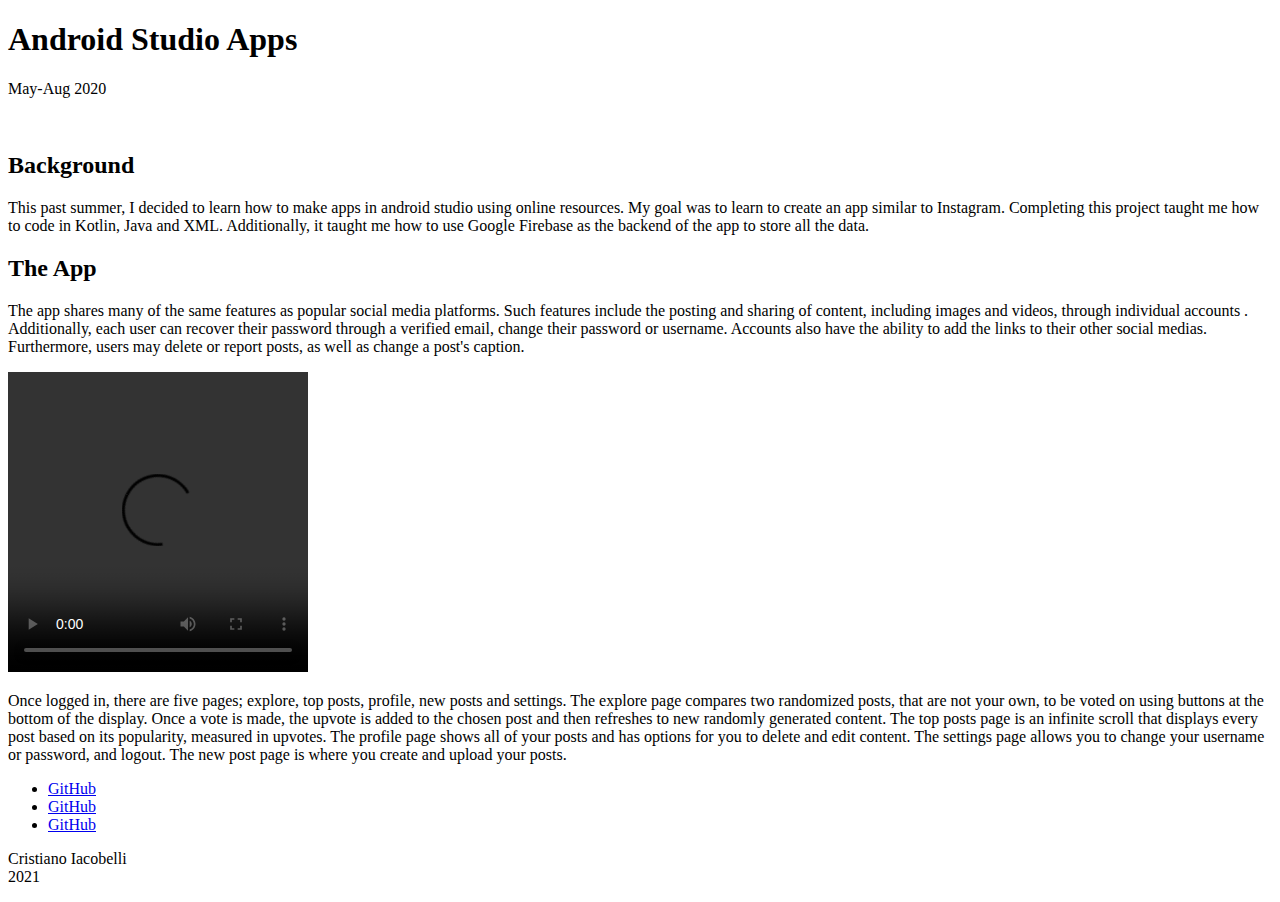
==== AndroidStudioApps.html @ 7079f105 "Add files via upload" ====
<!DOCTYPE HTML>
<!--
	Stellar by HTML5 UP
	html5up.net | @ajlkn
	Free for personal and commercial use under the CCA 3.0 license (html5up.net/license)
-->
<html>
	<head>
		<title>Projects - Android Studio Apps</title>
		<meta charset="utf-8" />
		<meta name="viewport" content="width=device-width, initial-scale=1, user-scalable=no" />
		<link rel="stylesheet" href="assets/css/main.css" />
		<noscript><link rel="stylesheet" href="assets/css/noscript.css" /></noscript>
	</head>
	<body class="is-preload">

		<!-- Wrapper -->
			<div id="wrapper">

				<!-- Header -->
					<header id="header">
						<h1>Android Studio Apps</h1>
						<p>May-Aug 2020</p>					
					</header>

				<!-- Main -->
					<div id="main">

						<!-- Content -->
							<section id="content" class="main">
								<span class="image main"><img src="images/BetterScreenshotOfExplorePage.JPG" alt=""/></span>
								<h2>Background</h2>
								<p>This past summer, I decided to learn how to make apps in android studio using online resources. My goal was to learn to create an app similar to Instagram. Completing this project taught me how to code in Kotlin, Java and XML. Additionally, it taught me how to use Google Firebase as the backend of the app to store all the data.</p>
							
								<h2>The App</h2>
								<p>The app shares many of the same features as popular social media platforms. Such features include the posting and sharing of content, including images and videos, through individual accounts .  Additionally, each user can recover their password through a verified email, change their password or username.  Accounts also have the ability to add the links to their other social medias. Furthermore, users may delete or report posts, as well as change a post's caption.</p>
								

								<!-- <iframe src="https://youtu.be/G1p20174yKw"
   								width="560" height="315" frameborder="0" allowfullscreen></iframe> -->
								<!-- <iframe width="420" height="315"
								src="https://youtu.be/G1p20174yKw">
								</iframe> -->
								<video width="300" height="300" controls>
									<source src="SalmonaadaVideo.mp4" type="video/mp4">
								</video>	

								<p>Once logged in, there are five pages; explore, top posts, profile, new posts and settings. The explore page compares two randomized posts, that are not your own, to be voted on using buttons at the bottom of the display. Once a vote is made, the upvote is added to the chosen post and then refreshes to new randomly generated content. The top posts page is an infinite scroll that displays every post based on its popularity, measured in upvotes. The profile page shows all of your posts and has options for you to delete and edit content. The settings page allows you to change your username or password, and logout. The new post page is where you create and upload your posts.</p>
							</section>
<!-- 320, 240 -->
					</div>

				<!-- Footer -->
					<footer id="footer">
						<ul class="icons">
							<li><a href="mailto: cjiacobelli@gmail.com" class="icon fa-envelope alt"><span class="label">GitHub</span></a></li>
							<li><a href="https://linkedin.com/in/cristiano-iacobelli-222838182" class="icon brands fa-linkedin alt"><span class="label">GitHub</span></a></li>
							<li><a href="https://github.com/cjiacobelli" class="icon brands fa-github alt"><span class="label">GitHub</span></a></li>
						</ul>						
						<p class="copyright"> Cristiano Iacobelli<br />2021</p>
					</footer>
			</div>

		<!-- Scripts -->
			<script src="assets/js/jquery.min.js"></script>
			<script src="assets/js/jquery.scrollex.min.js"></script>
			<script src="assets/js/jquery.scrolly.min.js"></script>
			<script src="assets/js/browser.min.js"></script>
			<script src="assets/js/breakpoints.min.js"></script>
			<script src="assets/js/util.js"></script>
			<script src="assets/js/main.js"></script>

	</body>
</html>
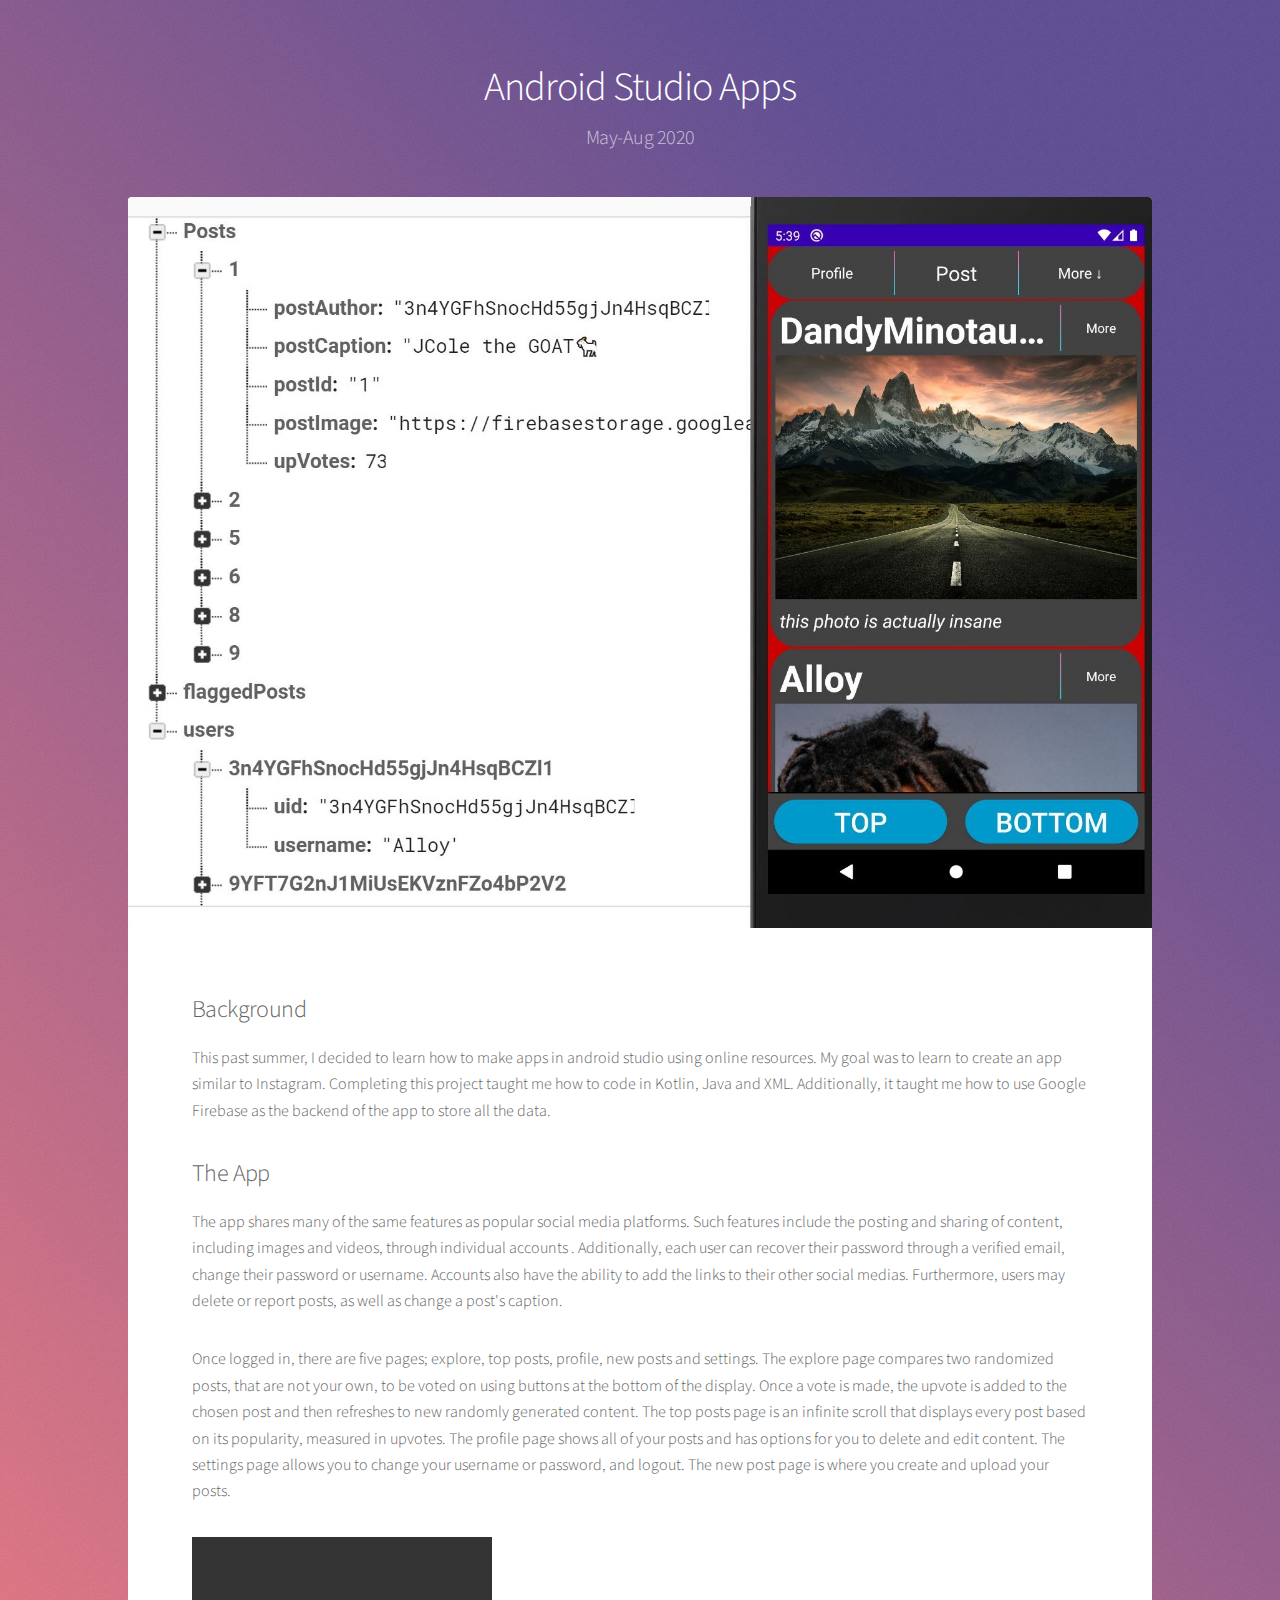
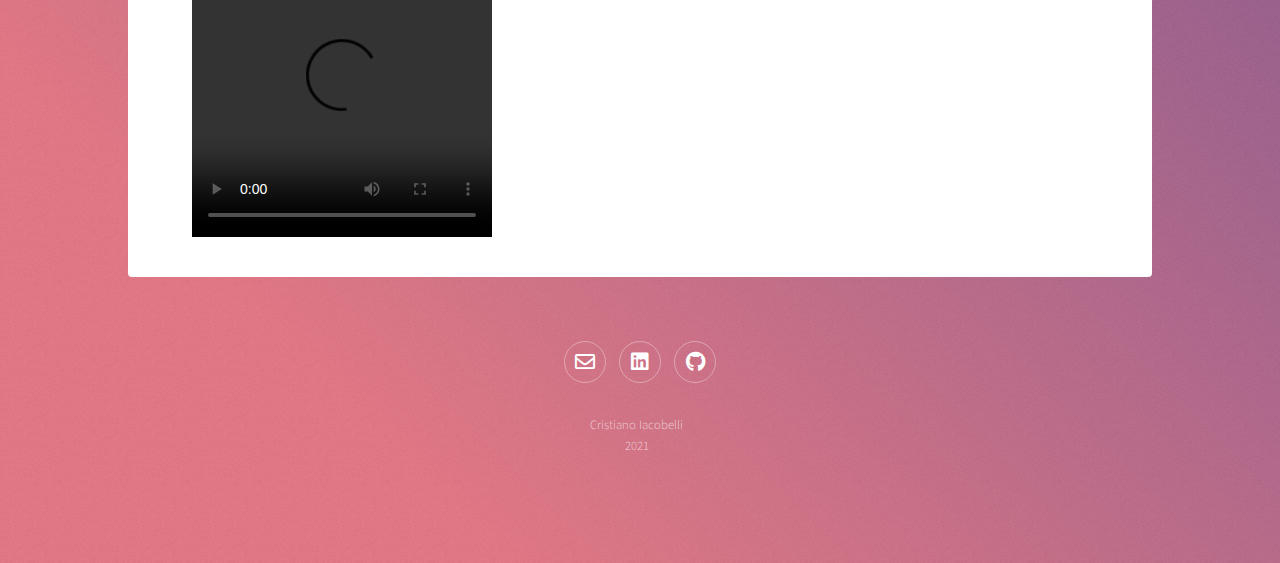
==== commit 44760844: "Updated after fall semester 4th year" ====
--- a/AndroidStudioApps.html
+++ b/AndroidStudioApps.html
@@ -35,7 +35,8 @@
 								<h2>The App</h2>
 								<p>The app shares many of the same features as popular social media platforms. Such features include the posting and sharing of content, including images and videos, through individual accounts .  Additionally, each user can recover their password through a verified email, change their password or username.  Accounts also have the ability to add the links to their other social medias. Furthermore, users may delete or report posts, as well as change a post's caption.</p>
 								
-
+								<p>Once logged in, there are five pages; explore, top posts, profile, new posts and settings. The explore page compares two randomized posts, that are not your own, to be voted on using buttons at the bottom of the display. Once a vote is made, the upvote is added to the chosen post and then refreshes to new randomly generated content. The top posts page is an infinite scroll that displays every post based on its popularity, measured in upvotes. The profile page shows all of your posts and has options for you to delete and edit content. The settings page allows you to change your username or password, and logout. The new post page is where you create and upload your posts.</p>
+			
 								<!-- <iframe src="https://youtu.be/G1p20174yKw"
    								width="560" height="315" frameborder="0" allowfullscreen></iframe> -->
 								<!-- <iframe width="420" height="315"
@@ -45,8 +46,7 @@
 									<source src="SalmonaadaVideo.mp4" type="video/mp4">
 								</video>	
 
-								<p>Once logged in, there are five pages; explore, top posts, profile, new posts and settings. The explore page compares two randomized posts, that are not your own, to be voted on using buttons at the bottom of the display. Once a vote is made, the upvote is added to the chosen post and then refreshes to new randomly generated content. The top posts page is an infinite scroll that displays every post based on its popularity, measured in upvotes. The profile page shows all of your posts and has options for you to delete and edit content. The settings page allows you to change your username or password, and logout. The new post page is where you create and upload your posts.</p>
-							</section>
+								</section>
 <!-- 320, 240 -->
 					</div>
 
--- a/assets/css/main.css
+++ b/assets/css/main.css
@@ -0,0 +1,3862 @@
+@import url(fontawesome-all.min.css);
+@import 'https://fonts.googleapis.com/css?family=Source+Sans+Pro:300,400';
+
+/*
+	Stellar by HTML5 UP
+	html5up.net | @ajlkn
+	Free for personal and commercial use under the CCA 3.0 license (html5up.net/license)
+*/
+
+html, body, div, span, applet, object,
+iframe, h1, h2, h3, h4, h5, h6, p, blockquote,
+pre, a, abbr, acronym, address, big, cite,
+code, del, dfn, em, img, ins, kbd, q, s, samp,
+small, strike, strong, sub, sup, tt, var, b,
+u, i, center, dl, dt, dd, ol, ul, li, fieldset,
+form, label, legend, table, caption, tbody,
+tfoot, thead, tr, th, td, article, aside,
+canvas, details, embed, figure, figcaption,
+footer, header, hgroup, menu, nav, output, ruby,
+section, summary, time, mark, audio, video {
+	margin: 0;
+	padding: 0;
+	border: 0;
+	font-size: 100%;
+	font: inherit;
+	vertical-align: baseline;}
+
+article, aside, details, figcaption, figure,
+footer, header, hgroup, menu, nav, section {
+	display: block;}
+
+body {
+	line-height: 1;
+}
+
+ol, ul {
+	list-style: none;
+}
+
+blockquote, q {
+	quotes: none;
+}
+
+	blockquote:before, blockquote:after, q:before, q:after {
+		content: '';
+		content: none;
+	}
+
+table {
+	border-collapse: collapse;
+	border-spacing: 0;
+}
+
+body {
+	-webkit-text-size-adjust: none;
+}
+
+mark {
+	background-color: transparent;
+	color: inherit;
+}
+
+input::-moz-focus-inner {
+	border: 0;
+	padding: 0;
+}
+
+input, select, textarea {
+	-moz-appearance: none;
+	-webkit-appearance: none;
+	-ms-appearance: none;
+	appearance: none;
+}
+
+/* Basic */
+
+	@-ms-viewport {
+		width: device-width;
+	}
+
+	body {
+		-ms-overflow-style: scrollbar;
+	}
+
+	@media screen and (max-width: 480px) {
+
+		html, body {
+			min-width: 320px;
+		}
+
+	}
+
+	html {
+		box-sizing: border-box;
+	}
+
+	*, *:before, *:after {
+		box-sizing: inherit;
+	}
+
+	body {
+		background-color: #935d8c;
+		background-image: url("images/overlay.png"), -moz-linear-gradient(45deg, #e37682 15%, #5f4d93 85%);
+		background-image: url("images/overlay.png"), -webkit-linear-gradient(45deg, #e37682 15%, #5f4d93 85%);
+		background-image: url("images/overlay.png"), -ms-linear-gradient(45deg, #e37682 15%, #5f4d93 85%);
+		background-image: url("images/overlay.png"), linear-gradient(45deg, #e37682 15%, #5f4d93 85%);
+	}
+
+		body.is-preload *, body.is-preload *:before, body.is-preload *:after {
+			-moz-animation: none !important;
+			-webkit-animation: none !important;
+			-ms-animation: none !important;
+			animation: none !important;
+			-moz-transition: none !important;
+			-webkit-transition: none !important;
+			-ms-transition: none !important;
+			transition: none !important;
+		}
+
+/* Type */
+
+	body {
+		background-color: #935d8c;
+		color: rgba(255, 255, 255, 0.65);
+	}
+
+	body, input, select, textarea {
+		font-family: "Source Sans Pro", Helvetica, sans-serif;
+		font-size: 17pt;
+		font-weight: 300;
+		line-height: 1.65;
+	}
+
+		@media screen and (max-width: 1680px) {
+
+			body, input, select, textarea {
+				font-size: 14pt;
+			}
+
+		}
+
+		@media screen and (max-width: 1280px) {
+
+			body, input, select, textarea {
+				font-size: 12pt;
+			}
+
+		}
+
+		@media screen and (max-width: 360px) {
+
+			body, input, select, textarea {
+				font-size: 11pt;
+			}
+
+		}
+
+	a {
+		-moz-transition: color 0.2s ease, border-bottom 0.2s ease;
+		-webkit-transition: color 0.2s ease, border-bottom 0.2s ease;
+		-ms-transition: color 0.2s ease, border-bottom 0.2s ease;
+		transition: color 0.2s ease, border-bottom 0.2s ease;
+		text-decoration: none;
+		border-bottom: dotted 1px;
+		color: inherit;
+	}
+
+		a:hover {
+			border-bottom-color: transparent;
+		}
+
+	strong, b {
+		font-weight: 400;
+	}
+
+	em, i {
+		font-style: italic;
+	}
+
+	p {
+		margin: 0 0 2em 0;
+	}
+
+		p.content {
+			-moz-columns: 20em 2;
+			-webkit-columns: 20em 2;
+			-ms-columns: 20em 2;
+			columns: 20em 2;
+			-moz-column-gap: 2em;
+			-webkit-column-gap: 2em;
+			-ms-column-gap: 2em;
+			column-gap: 2em;
+			text-align: justify;
+		}
+
+	h1, h2, h3, h4, h5, h6 {
+		font-weight: 300;
+		line-height: 1.5;
+		margin: 0 0 0.7em 0;
+		letter-spacing: -0.025em;
+	}
+
+		h1 a, h2 a, h3 a, h4 a, h5 a, h6 a {
+			color: inherit;
+			text-decoration: none;
+		}
+
+	h1 {
+		font-size: 2.5em;
+		line-height: 1.2;
+	}
+
+	h2 {
+		font-size: 1.5em;
+	}
+
+	h3 {
+		font-size: 1.25em;
+	}
+
+	h4 {
+		font-size: 1.1em;
+	}
+
+	h5 {
+		font-size: 0.9em;
+	}
+
+	h6 {
+		font-size: 0.7em;
+	}
+
+	@media screen and (max-width: 736px) {
+
+		h1 {
+			font-size: 2em;
+		}
+
+	}
+
+	sub {
+		font-size: 0.8em;
+		position: relative;
+		top: 0.5em;
+	}
+
+	sup {
+		font-size: 0.8em;
+		position: relative;
+		top: -0.5em;
+	}
+
+	blockquote {
+		border-left: solid 4px;
+		font-style: italic;
+		margin: 0 0 2em 0;
+		padding: 0.5em 0 0.5em 2em;
+	}
+
+	code {
+		border-radius: 8px;
+		border: solid 1px;
+		font-family: "Courier New", monospace;
+		font-size: 0.9em;
+		margin: 0 0.25em;
+		padding: 0.25em 0.65em;
+	}
+
+	pre {
+		-webkit-overflow-scrolling: touch;
+		font-family: "Courier New", monospace;
+		font-size: 0.9em;
+		margin: 0 0 2em 0;
+	}
+
+		pre code {
+			display: block;
+			line-height: 1.75;
+			padding: 1em 1.5em;
+			overflow-x: auto;
+		}
+
+	hr {
+		border: 0;
+		border-bottom: solid 1px;
+		margin: 2em 0;
+	}
+
+		hr.major {
+			margin: 3em 0;
+		}
+
+	.align-left {
+		text-align: left;
+	}
+
+	.align-center {
+		text-align: center;
+	}
+
+	.align-right {
+		text-align: right;
+	}
+
+	input, select, textarea {
+		color: #ffffff;
+	}
+
+	a:hover {
+		color: #ffffff;
+	}
+
+	strong, b {
+		color: #ffffff;
+	}
+
+	h1, h2, h3, h4, h5, h6 {
+		color: #ffffff;
+	}
+
+	blockquote {
+		border-left-color: rgba(255, 255, 255, 0.35);
+	}
+
+	code {
+		background: rgba(255, 255, 255, 0.075);
+		border-color: rgba(255, 255, 255, 0.35);
+	}
+
+	hr {
+		border-bottom-color: rgba(255, 255, 255, 0.35);
+	}
+
+/* Row */
+
+	.row {
+		display: flex;
+		flex-wrap: wrap;
+		box-sizing: border-box;
+		align-items: stretch;
+	}
+
+		.row > * {
+			box-sizing: border-box;
+		}
+
+		.row.gtr-uniform > * > :last-child {
+			margin-bottom: 0;
+		}
+
+		.row.aln-left {
+			justify-content: flex-start;
+		}
+
+		.row.aln-center {
+			justify-content: center;
+		}
+
+		.row.aln-right {
+			justify-content: flex-end;
+		}
+
+		.row.aln-top {
+			align-items: flex-start;
+		}
+
+		.row.aln-middle {
+			align-items: center;
+		}
+
+		.row.aln-bottom {
+			align-items: flex-end;
+		}
+
+		.row > .imp {
+			order: -1;
+		}
+
+		.row > .col-1 {
+			width: 8.33333%;
+		}
+
+		.row > .off-1 {
+			margin-left: 8.33333%;
+		}
+
+		.row > .col-2 {
+			width: 16.66667%;
+		}
+
+		.row > .off-2 {
+			margin-left: 16.66667%;
+		}
+
+		.row > .col-3 {
+			width: 25%;
+		}
+
+		.row > .off-3 {
+			margin-left: 25%;
+		}
+
+		.row > .col-4 {
+			width: 33.33333%;
+		}
+
+		.row > .off-4 {
+			margin-left: 33.33333%;
+		}
+
+		.row > .col-5 {
+			width: 41.66667%;
+		}
+
+		.row > .off-5 {
+			margin-left: 41.66667%;
+		}
+
+		.row > .col-6 {
+			width: 50%;
+		}
+
+		.row > .off-6 {
+			margin-left: 50%;
+		}
+
+		.row > .col-7 {
+			width: 58.33333%;
+		}
+
+		.row > .off-7 {
+			margin-left: 58.33333%;
+		}
+
+		.row > .col-8 {
+			width: 66.66667%;
+		}
+
+		.row > .off-8 {
+			margin-left: 66.66667%;
+		}
+
+		.row > .col-9 {
+			width: 75%;
+		}
+
+		.row > .off-9 {
+			margin-left: 75%;
+		}
+
+		.row > .col-10 {
+			width: 83.33333%;
+		}
+
+		.row > .off-10 {
+			margin-left: 83.33333%;
+		}
+
+		.row > .col-11 {
+			width: 91.66667%;
+		}
+
+		.row > .off-11 {
+			margin-left: 91.66667%;
+		}
+
+		.row > .col-12 {
+			width: 100%;
+		}
+
+		.row > .off-12 {
+			margin-left: 100%;
+		}
+
+		.row.gtr-0 {
+			margin-top: 0;
+			margin-left: 0em;
+		}
+
+			.row.gtr-0 > * {
+				padding: 0 0 0 0em;
+			}
+
+			.row.gtr-0.gtr-uniform {
+				margin-top: 0em;
+			}
+
+				.row.gtr-0.gtr-uniform > * {
+					padding-top: 0em;
+				}
+
+		.row.gtr-25 {
+			margin-top: 0;
+			margin-left: -0.375em;
+		}
+
+			.row.gtr-25 > * {
+				padding: 0 0 0 0.375em;
+			}
+
+			.row.gtr-25.gtr-uniform {
+				margin-top: -0.375em;
+			}
+
+				.row.gtr-25.gtr-uniform > * {
+					padding-top: 0.375em;
+				}
+
+		.row.gtr-50 {
+			margin-top: 0;
+			margin-left: -0.75em;
+		}
+
+			.row.gtr-50 > * {
+				padding: 0 0 0 0.75em;
+			}
+
+			.row.gtr-50.gtr-uniform {
+				margin-top: -0.75em;
+			}
+
+				.row.gtr-50.gtr-uniform > * {
+					padding-top: 0.75em;
+				}
+
+		.row {
+			margin-top: 0;
+			margin-left: -1.5em;
+		}
+
+			.row > * {
+				padding: 0 0 0 1.5em;
+			}
+
+			.row.gtr-uniform {
+				margin-top: -1.5em;
+			}
+
+				.row.gtr-uniform > * {
+					padding-top: 1.5em;
+				}
+
+		.row.gtr-150 {
+			margin-top: 0;
+			margin-left: -2.25em;
+		}
+
+			.row.gtr-150 > * {
+				padding: 0 0 0 2.25em;
+			}
+
+			.row.gtr-150.gtr-uniform {
+				margin-top: -2.25em;
+			}
+
+				.row.gtr-150.gtr-uniform > * {
+					padding-top: 2.25em;
+				}
+
+		.row.gtr-200 {
+			margin-top: 0;
+			margin-left: -3em;
+		}
+
+			.row.gtr-200 > * {
+				padding: 0 0 0 3em;
+			}
+
+			.row.gtr-200.gtr-uniform {
+				margin-top: -3em;
+			}
+
+				.row.gtr-200.gtr-uniform > * {
+					padding-top: 3em;
+				}
+
+		@media screen and (max-width: 1680px) {
+
+			.row {
+				display: flex;
+				flex-wrap: wrap;
+				box-sizing: border-box;
+				align-items: stretch;
+			}
+
+				.row > * {
+					box-sizing: border-box;
+				}
+
+				.row.gtr-uniform > * > :last-child {
+					margin-bottom: 0;
+				}
+
+				.row.aln-left {
+					justify-content: flex-start;
+				}
+
+				.row.aln-center {
+					justify-content: center;
+				}
+
+				.row.aln-right {
+					justify-content: flex-end;
+				}
+
+				.row.aln-top {
+					align-items: flex-start;
+				}
+
+				.row.aln-middle {
+					align-items: center;
+				}
+
+				.row.aln-bottom {
+					align-items: flex-end;
+				}
+
+				.row > .imp-xlarge {
+					order: -1;
+				}
+
+				.row > .col-1-xlarge {
+					width: 8.33333%;
+				}
+
+				.row > .off-1-xlarge {
+					margin-left: 8.33333%;
+				}
+
+				.row > .col-2-xlarge {
+					width: 16.66667%;
+				}
+
+				.row > .off-2-xlarge {
+					margin-left: 16.66667%;
+				}
+
+				.row > .col-3-xlarge {
+					width: 25%;
+				}
+
+				.row > .off-3-xlarge {
+					margin-left: 25%;
+				}
+
+				.row > .col-4-xlarge {
+					width: 33.33333%;
+				}
+
+				.row > .off-4-xlarge {
+					margin-left: 33.33333%;
+				}
+
+				.row > .col-5-xlarge {
+					width: 41.66667%;
+				}
+
+				.row > .off-5-xlarge {
+					margin-left: 41.66667%;
+				}
+
+				.row > .col-6-xlarge {
+					width: 50%;
+				}
+
+				.row > .off-6-xlarge {
+					margin-left: 50%;
+				}
+
+				.row > .col-7-xlarge {
+					width: 58.33333%;
+				}
+
+				.row > .off-7-xlarge {
+					margin-left: 58.33333%;
+				}
+
+				.row > .col-8-xlarge {
+					width: 66.66667%;
+				}
+
+				.row > .off-8-xlarge {
+					margin-left: 66.66667%;
+				}
+
+				.row > .col-9-xlarge {
+					width: 75%;
+				}
+
+				.row > .off-9-xlarge {
+					margin-left: 75%;
+				}
+
+				.row > .col-10-xlarge {
+					width: 83.33333%;
+				}
+
+				.row > .off-10-xlarge {
+					margin-left: 83.33333%;
+				}
+
+				.row > .col-11-xlarge {
+					width: 91.66667%;
+				}
+
+				.row > .off-11-xlarge {
+					margin-left: 91.66667%;
+				}
+
+				.row > .col-12-xlarge {
+					width: 100%;
+				}
+
+				.row > .off-12-xlarge {
+					margin-left: 100%;
+				}
+
+				.row.gtr-0 {
+					margin-top: 0;
+					margin-left: 0em;
+				}
+
+					.row.gtr-0 > * {
+						padding: 0 0 0 0em;
+					}
+
+					.row.gtr-0.gtr-uniform {
+						margin-top: 0em;
+					}
+
+						.row.gtr-0.gtr-uniform > * {
+							padding-top: 0em;
+						}
+
+				.row.gtr-25 {
+					margin-top: 0;
+					margin-left: -0.375em;
+				}
+
+					.row.gtr-25 > * {
+						padding: 0 0 0 0.375em;
+					}
+
+					.row.gtr-25.gtr-uniform {
+						margin-top: -0.375em;
+					}
+
+						.row.gtr-25.gtr-uniform > * {
+							padding-top: 0.375em;
+						}
+
+				.row.gtr-50 {
+					margin-top: 0;
+					margin-left: -0.75em;
+				}
+
+					.row.gtr-50 > * {
+						padding: 0 0 0 0.75em;
+					}
+
+					.row.gtr-50.gtr-uniform {
+						margin-top: -0.75em;
+					}
+
+						.row.gtr-50.gtr-uniform > * {
+							padding-top: 0.75em;
+						}
+
+				.row {
+					margin-top: 0;
+					margin-left: -1.5em;
+				}
+
+					.row > * {
+						padding: 0 0 0 1.5em;
+					}
+
+					.row.gtr-uniform {
+						margin-top: -1.5em;
+					}
+
+						.row.gtr-uniform > * {
+							padding-top: 1.5em;
+						}
+
+				.row.gtr-150 {
+					margin-top: 0;
+					margin-left: -2.25em;
+				}
+
+					.row.gtr-150 > * {
+						padding: 0 0 0 2.25em;
+					}
+
+					.row.gtr-150.gtr-uniform {
+						margin-top: -2.25em;
+					}
+
+						.row.gtr-150.gtr-uniform > * {
+							padding-top: 2.25em;
+						}
+
+				.row.gtr-200 {
+					margin-top: 0;
+					margin-left: -3em;
+				}
+
+					.row.gtr-200 > * {
+						padding: 0 0 0 3em;
+					}
+
+					.row.gtr-200.gtr-uniform {
+						margin-top: -3em;
+					}
+
+						.row.gtr-200.gtr-uniform > * {
+							padding-top: 3em;
+						}
+
+		}
+
+		@media screen and (max-width: 1280px) {
+
+			.row {
+				display: flex;
+				flex-wrap: wrap;
+				box-sizing: border-box;
+				align-items: stretch;
+			}
+
+				.row > * {
+					box-sizing: border-box;
+				}
+
+				.row.gtr-uniform > * > :last-child {
+					margin-bottom: 0;
+				}
+
+				.row.aln-left {
+					justify-content: flex-start;
+				}
+
+				.row.aln-center {
+					justify-content: center;
+				}
+
+				.row.aln-right {
+					justify-content: flex-end;
+				}
+
+				.row.aln-top {
+					align-items: flex-start;
+				}
+
+				.row.aln-middle {
+					align-items: center;
+				}
+
+				.row.aln-bottom {
+					align-items: flex-end;
+				}
+
+				.row > .imp-large {
+					order: -1;
+				}
+
+				.row > .col-1-large {
+					width: 8.33333%;
+				}
+
+				.row > .off-1-large {
+					margin-left: 8.33333%;
+				}
+
+				.row > .col-2-large {
+					width: 16.66667%;
+				}
+
+				.row > .off-2-large {
+					margin-left: 16.66667%;
+				}
+
+				.row > .col-3-large {
+					width: 25%;
+				}
+
+				.row > .off-3-large {
+					margin-left: 25%;
+				}
+
+				.row > .col-4-large {
+					width: 33.33333%;
+				}
+
+				.row > .off-4-large {
+					margin-left: 33.33333%;
+				}
+
+				.row > .col-5-large {
+					width: 41.66667%;
+				}
+
+				.row > .off-5-large {
+					margin-left: 41.66667%;
+				}
+
+				.row > .col-6-large {
+					width: 50%;
+				}
+
+				.row > .off-6-large {
+					margin-left: 50%;
+				}
+
+				.row > .col-7-large {
+					width: 58.33333%;
+				}
+
+				.row > .off-7-large {
+					margin-left: 58.33333%;
+				}
+
+				.row > .col-8-large {
+					width: 66.66667%;
+				}
+
+				.row > .off-8-large {
+					margin-left: 66.66667%;
+				}
+
+				.row > .col-9-large {
+					width: 75%;
+				}
+
+				.row > .off-9-large {
+					margin-left: 75%;
+				}
+
+				.row > .col-10-large {
+					width: 83.33333%;
+				}
+
+				.row > .off-10-large {
+					margin-left: 83.33333%;
+				}
+
+				.row > .col-11-large {
+					width: 91.66667%;
+				}
+
+				.row > .off-11-large {
+					margin-left: 91.66667%;
+				}
+
+				.row > .col-12-large {
+					width: 100%;
+				}
+
+				.row > .off-12-large {
+					margin-left: 100%;
+				}
+
+				.row.gtr-0 {
+					margin-top: 0;
+					margin-left: 0em;
+				}
+
+					.row.gtr-0 > * {
+						padding: 0 0 0 0em;
+					}
+
+					.row.gtr-0.gtr-uniform {
+						margin-top: 0em;
+					}
+
+						.row.gtr-0.gtr-uniform > * {
+							padding-top: 0em;
+						}
+
+				.row.gtr-25 {
+					margin-top: 0;
+					margin-left: -0.375em;
+				}
+
+					.row.gtr-25 > * {
+						padding: 0 0 0 0.375em;
+					}
+
+					.row.gtr-25.gtr-uniform {
+						margin-top: -0.375em;
+					}
+
+						.row.gtr-25.gtr-uniform > * {
+							padding-top: 0.375em;
+						}
+
+				.row.gtr-50 {
+					margin-top: 0;
+					margin-left: -0.75em;
+				}
+
+					.row.gtr-50 > * {
+						padding: 0 0 0 0.75em;
+					}
+
+					.row.gtr-50.gtr-uniform {
+						margin-top: -0.75em;
+					}
+
+						.row.gtr-50.gtr-uniform > * {
+							padding-top: 0.75em;
+						}
+
+				.row {
+					margin-top: 0;
+					margin-left: -1.5em;
+				}
+
+					.row > * {
+						padding: 0 0 0 1.5em;
+					}
+
+					.row.gtr-uniform {
+						margin-top: -1.5em;
+					}
+
+						.row.gtr-uniform > * {
+							padding-top: 1.5em;
+						}
+
+				.row.gtr-150 {
+					margin-top: 0;
+					margin-left: -2.25em;
+				}
+
+					.row.gtr-150 > * {
+						padding: 0 0 0 2.25em;
+					}
+
+					.row.gtr-150.gtr-uniform {
+						margin-top: -2.25em;
+					}
+
+						.row.gtr-150.gtr-uniform > * {
+							padding-top: 2.25em;
+						}
+
+				.row.gtr-200 {
+					margin-top: 0;
+					margin-left: -3em;
+				}
+
+					.row.gtr-200 > * {
+						padding: 0 0 0 3em;
+					}
+
+					.row.gtr-200.gtr-uniform {
+						margin-top: -3em;
+					}
+
+						.row.gtr-200.gtr-uniform > * {
+							padding-top: 3em;
+						}
+
+		}
+
+		@media screen and (max-width: 980px) {
+
+			.row {
+				display: flex;
+				flex-wrap: wrap;
+				box-sizing: border-box;
+				align-items: stretch;
+			}
+
+				.row > * {
+					box-sizing: border-box;
+				}
+
+				.row.gtr-uniform > * > :last-child {
+					margin-bottom: 0;
+				}
+
+				.row.aln-left {
+					justify-content: flex-start;
+				}
+
+				.row.aln-center {
+					justify-content: center;
+				}
+
+				.row.aln-right {
+					justify-content: flex-end;
+				}
+
+				.row.aln-top {
+					align-items: flex-start;
+				}
+
+				.row.aln-middle {
+					align-items: center;
+				}
+
+				.row.aln-bottom {
+					align-items: flex-end;
+				}
+
+				.row > .imp-medium {
+					order: -1;
+				}
+
+				.row > .col-1-medium {
+					width: 8.33333%;
+				}
+
+				.row > .off-1-medium {
+					margin-left: 8.33333%;
+				}
+
+				.row > .col-2-medium {
+					width: 16.66667%;
+				}
+
+				.row > .off-2-medium {
+					margin-left: 16.66667%;
+				}
+
+				.row > .col-3-medium {
+					width: 25%;
+				}
+
+				.row > .off-3-medium {
+					margin-left: 25%;
+				}
+
+				.row > .col-4-medium {
+					width: 33.33333%;
+				}
+
+				.row > .off-4-medium {
+					margin-left: 33.33333%;
+				}
+
+				.row > .col-5-medium {
+					width: 41.66667%;
+				}
+
+				.row > .off-5-medium {
+					margin-left: 41.66667%;
+				}
+
+				.row > .col-6-medium {
+					width: 50%;
+				}
+
+				.row > .off-6-medium {
+					margin-left: 50%;
+				}
+
+				.row > .col-7-medium {
+					width: 58.33333%;
+				}
+
+				.row > .off-7-medium {
+					margin-left: 58.33333%;
+				}
+
+				.row > .col-8-medium {
+					width: 66.66667%;
+				}
+
+				.row > .off-8-medium {
+					margin-left: 66.66667%;
+				}
+
+				.row > .col-9-medium {
+					width: 75%;
+				}
+
+				.row > .off-9-medium {
+					margin-left: 75%;
+				}
+
+				.row > .col-10-medium {
+					width: 83.33333%;
+				}
+
+				.row > .off-10-medium {
+					margin-left: 83.33333%;
+				}
+
+				.row > .col-11-medium {
+					width: 91.66667%;
+				}
+
+				.row > .off-11-medium {
+					margin-left: 91.66667%;
+				}
+
+				.row > .col-12-medium {
+					width: 100%;
+				}
+
+				.row > .off-12-medium {
+					margin-left: 100%;
+				}
+
+				.row.gtr-0 {
+					margin-top: 0;
+					margin-left: 0em;
+				}
+
+					.row.gtr-0 > * {
+						padding: 0 0 0 0em;
+					}
+
+					.row.gtr-0.gtr-uniform {
+						margin-top: 0em;
+					}
+
+						.row.gtr-0.gtr-uniform > * {
+							padding-top: 0em;
+						}
+
+				.row.gtr-25 {
+					margin-top: 0;
+					margin-left: -0.375em;
+				}
+
+					.row.gtr-25 > * {
+						padding: 0 0 0 0.375em;
+					}
+
+					.row.gtr-25.gtr-uniform {
+						margin-top: -0.375em;
+					}
+
+						.row.gtr-25.gtr-uniform > * {
+							padding-top: 0.375em;
+						}
+
+				.row.gtr-50 {
+					margin-top: 0;
+					margin-left: -0.75em;
+				}
+
+					.row.gtr-50 > * {
+						padding: 0 0 0 0.75em;
+					}
+
+					.row.gtr-50.gtr-uniform {
+						margin-top: -0.75em;
+					}
+
+						.row.gtr-50.gtr-uniform > * {
+							padding-top: 0.75em;
+						}
+
+				.row {
+					margin-top: 0;
+					margin-left: -1.5em;
+				}
+
+					.row > * {
+						padding: 0 0 0 1.5em;
+					}
+
+					.row.gtr-uniform {
+						margin-top: -1.5em;
+					}
+
+						.row.gtr-uniform > * {
+							padding-top: 1.5em;
+						}
+
+				.row.gtr-150 {
+					margin-top: 0;
+					margin-left: -2.25em;
+				}
+
+					.row.gtr-150 > * {
+						padding: 0 0 0 2.25em;
+					}
+
+					.row.gtr-150.gtr-uniform {
+						margin-top: -2.25em;
+					}
+
+						.row.gtr-150.gtr-uniform > * {
+							padding-top: 2.25em;
+						}
+
+				.row.gtr-200 {
+					margin-top: 0;
+					margin-left: -3em;
+				}
+
+					.row.gtr-200 > * {
+						padding: 0 0 0 3em;
+					}
+
+					.row.gtr-200.gtr-uniform {
+						margin-top: -3em;
+					}
+
+						.row.gtr-200.gtr-uniform > * {
+							padding-top: 3em;
+						}
+
+		}
+
+		@media screen and (max-width: 736px) {
+
+			.row {
+				display: flex;
+				flex-wrap: wrap;
+				box-sizing: border-box;
+				align-items: stretch;
+			}
+
+				.row > * {
+					box-sizing: border-box;
+				}
+
+				.row.gtr-uniform > * > :last-child {
+					margin-bottom: 0;
+				}
+
+				.row.aln-left {
+					justify-content: flex-start;
+				}
+
+				.row.aln-center {
+					justify-content: center;
+				}
+
+				.row.aln-right {
+					justify-content: flex-end;
+				}
+
+				.row.aln-top {
+					align-items: flex-start;
+				}
+
+				.row.aln-middle {
+					align-items: center;
+				}
+
+				.row.aln-bottom {
+					align-items: flex-end;
+				}
+
+				.row > .imp-small {
+					order: -1;
+				}
+
+				.row > .col-1-small {
+					width: 8.33333%;
+				}
+
+				.row > .off-1-small {
+					margin-left: 8.33333%;
+				}
+
+				.row > .col-2-small {
+					width: 16.66667%;
+				}
+
+				.row > .off-2-small {
+					margin-left: 16.66667%;
+				}
+
+				.row > .col-3-small {
+					width: 25%;
+				}
+
+				.row > .off-3-small {
+					margin-left: 25%;
+				}
+
+				.row > .col-4-small {
+					width: 33.33333%;
+				}
+
+				.row > .off-4-small {
+					margin-left: 33.33333%;
+				}
+
+				.row > .col-5-small {
+					width: 41.66667%;
+				}
+
+				.row > .off-5-small {
+					margin-left: 41.66667%;
+				}
+
+				.row > .col-6-small {
+					width: 50%;
+				}
+
+				.row > .off-6-small {
+					margin-left: 50%;
+				}
+
+				.row > .col-7-small {
+					width: 58.33333%;
+				}
+
+				.row > .off-7-small {
+					margin-left: 58.33333%;
+				}
+
+				.row > .col-8-small {
+					width: 66.66667%;
+				}
+
+				.row > .off-8-small {
+					margin-left: 66.66667%;
+				}
+
+				.row > .col-9-small {
+					width: 75%;
+				}
+
+				.row > .off-9-small {
+					margin-left: 75%;
+				}
+
+				.row > .col-10-small {
+					width: 83.33333%;
+				}
+
+				.row > .off-10-small {
+					margin-left: 83.33333%;
+				}
+
+				.row > .col-11-small {
+					width: 91.66667%;
+				}
+
+				.row > .off-11-small {
+					margin-left: 91.66667%;
+				}
+
+				.row > .col-12-small {
+					width: 100%;
+				}
+
+				.row > .off-12-small {
+					margin-left: 100%;
+				}
+
+				.row.gtr-0 {
+					margin-top: 0;
+					margin-left: 0em;
+				}
+
+					.row.gtr-0 > * {
+						padding: 0 0 0 0em;
+					}
+
+					.row.gtr-0.gtr-uniform {
+						margin-top: 0em;
+					}
+
+						.row.gtr-0.gtr-uniform > * {
+							padding-top: 0em;
+						}
+
+				.row.gtr-25 {
+					margin-top: 0;
+					margin-left: -0.25em;
+				}
+
+					.row.gtr-25 > * {
+						padding: 0 0 0 0.25em;
+					}
+
+					.row.gtr-25.gtr-uniform {
+						margin-top: -0.25em;
+					}
+
+						.row.gtr-25.gtr-uniform > * {
+							padding-top: 0.25em;
+						}
+
+				.row.gtr-50 {
+					margin-top: 0;
+					margin-left: -0.5em;
+				}
+
+					.row.gtr-50 > * {
+						padding: 0 0 0 0.5em;
+					}
+
+					.row.gtr-50.gtr-uniform {
+						margin-top: -0.5em;
+					}
+
+						.row.gtr-50.gtr-uniform > * {
+							padding-top: 0.5em;
+						}
+
+				.row {
+					margin-top: 0;
+					margin-left: -1em;
+				}
+
+					.row > * {
+						padding: 0 0 0 1em;
+					}
+
+					.row.gtr-uniform {
+						margin-top: -1em;
+					}
+
+						.row.gtr-uniform > * {
+							padding-top: 1em;
+						}
+
+				.row.gtr-150 {
+					margin-top: 0;
+					margin-left: -1.5em;
+				}
+
+					.row.gtr-150 > * {
+						padding: 0 0 0 1.5em;
+					}
+
+					.row.gtr-150.gtr-uniform {
+						margin-top: -1.5em;
+					}
+
+						.row.gtr-150.gtr-uniform > * {
+							padding-top: 1.5em;
+						}
+
+				.row.gtr-200 {
+					margin-top: 0;
+					margin-left: -2em;
+				}
+
+					.row.gtr-200 > * {
+						padding: 0 0 0 2em;
+					}
+
+					.row.gtr-200.gtr-uniform {
+						margin-top: -2em;
+					}
+
+						.row.gtr-200.gtr-uniform > * {
+							padding-top: 2em;
+						}
+
+		}
+
+		@media screen and (max-width: 480px) {
+
+			.row {
+				display: flex;
+				flex-wrap: wrap;
+				box-sizing: border-box;
+				align-items: stretch;
+			}
+
+				.row > * {
+					box-sizing: border-box;
+				}
+
+				.row.gtr-uniform > * > :last-child {
+					margin-bottom: 0;
+				}
+
+				.row.aln-left {
+					justify-content: flex-start;
+				}
+
+				.row.aln-center {
+					justify-content: center;
+				}
+
+				.row.aln-right {
+					justify-content: flex-end;
+				}
+
+				.row.aln-top {
+					align-items: flex-start;
+				}
+
+				.row.aln-middle {
+					align-items: center;
+				}
+
+				.row.aln-bottom {
+					align-items: flex-end;
+				}
+
+				.row > .imp-xsmall {
+					order: -1;
+				}
+
+				.row > .col-1-xsmall {
+					width: 8.33333%;
+				}
+
+				.row > .off-1-xsmall {
+					margin-left: 8.33333%;
+				}
+
+				.row > .col-2-xsmall {
+					width: 16.66667%;
+				}
+
+				.row > .off-2-xsmall {
+					margin-left: 16.66667%;
+				}
+
+				.row > .col-3-xsmall {
+					width: 25%;
+				}
+
+				.row > .off-3-xsmall {
+					margin-left: 25%;
+				}
+
+				.row > .col-4-xsmall {
+					width: 33.33333%;
+				}
+
+				.row > .off-4-xsmall {
+					margin-left: 33.33333%;
+				}
+
+				.row > .col-5-xsmall {
+					width: 41.66667%;
+				}
+
+				.row > .off-5-xsmall {
+					margin-left: 41.66667%;
+				}
+
+				.row > .col-6-xsmall {
+					width: 50%;
+				}
+
+				.row > .off-6-xsmall {
+					margin-left: 50%;
+				}
+
+				.row > .col-7-xsmall {
+					width: 58.33333%;
+				}
+
+				.row > .off-7-xsmall {
+					margin-left: 58.33333%;
+				}
+
+				.row > .col-8-xsmall {
+					width: 66.66667%;
+				}
+
+				.row > .off-8-xsmall {
+					margin-left: 66.66667%;
+				}
+
+				.row > .col-9-xsmall {
+					width: 75%;
+				}
+
+				.row > .off-9-xsmall {
+					margin-left: 75%;
+				}
+
+				.row > .col-10-xsmall {
+					width: 83.33333%;
+				}
+
+				.row > .off-10-xsmall {
+					margin-left: 83.33333%;
+				}
+
+				.row > .col-11-xsmall {
+					width: 91.66667%;
+				}
+
+				.row > .off-11-xsmall {
+					margin-left: 91.66667%;
+				}
+
+				.row > .col-12-xsmall {
+					width: 100%;
+				}
+
+				.row > .off-12-xsmall {
+					margin-left: 100%;
+				}
+
+				.row.gtr-0 {
+					margin-top: 0;
+					margin-left: 0em;
+				}
+
+					.row.gtr-0 > * {
+						padding: 0 0 0 0em;
+					}
+
+					.row.gtr-0.gtr-uniform {
+						margin-top: 0em;
+					}
+
+						.row.gtr-0.gtr-uniform > * {
+							padding-top: 0em;
+						}
+
+				.row.gtr-25 {
+					margin-top: 0;
+					margin-left: -0.3125em;
+				}
+
+					.row.gtr-25 > * {
+						padding: 0 0 0 0.3125em;
+					}
+
+					.row.gtr-25.gtr-uniform {
+						margin-top: -0.3125em;
+					}
+
+						.row.gtr-25.gtr-uniform > * {
+							padding-top: 0.3125em;
+						}
+
+				.row.gtr-50 {
+					margin-top: 0;
+					margin-left: -0.625em;
+				}
+
+					.row.gtr-50 > * {
+						padding: 0 0 0 0.625em;
+					}
+
+					.row.gtr-50.gtr-uniform {
+						margin-top: -0.625em;
+					}
+
+						.row.gtr-50.gtr-uniform > * {
+							padding-top: 0.625em;
+						}
+
+				.row {
+					margin-top: 0;
+					margin-left: -1.25em;
+				}
+
+					.row > * {
+						padding: 0 0 0 1.25em;
+					}
+
+					.row.gtr-uniform {
+						margin-top: -1.25em;
+					}
+
+						.row.gtr-uniform > * {
+							padding-top: 1.25em;
+						}
+
+				.row.gtr-150 {
+					margin-top: 0;
+					margin-left: -1.875em;
+				}
+
+					.row.gtr-150 > * {
+						padding: 0 0 0 1.875em;
+					}
+
+					.row.gtr-150.gtr-uniform {
+						margin-top: -1.875em;
+					}
+
+						.row.gtr-150.gtr-uniform > * {
+							padding-top: 1.875em;
+						}
+
+				.row.gtr-200 {
+					margin-top: 0;
+					margin-left: -2.5em;
+				}
+
+					.row.gtr-200 > * {
+						padding: 0 0 0 2.5em;
+					}
+
+					.row.gtr-200.gtr-uniform {
+						margin-top: -2.5em;
+					}
+
+						.row.gtr-200.gtr-uniform > * {
+							padding-top: 2.5em;
+						}
+
+		}
+
+/* Box */
+
+	.box {
+		border-radius: 8px;
+		border: solid;
+		margin-bottom: 2em;
+		padding: 1.5em;
+	}
+
+		.box > :last-child,
+		.box > :last-child > :last-child,
+		.box > :last-child > :last-child > :last-child {
+			margin-bottom: 0;
+		}
+
+		.box.alt {
+			border: 0;
+			border-radius: 0;
+			padding: 0;
+		}
+
+	.box {
+		border-color: rgba(255, 255, 255, 0.35);
+	}
+
+/* Button */
+
+	input[type="submit"],
+	input[type="reset"],
+	input[type="button"],
+	button,
+	.button {
+		-moz-appearance: none;
+		-webkit-appearance: none;
+		-ms-appearance: none;
+		appearance: none;
+		-moz-transition: background-color 0.2s ease-in-out, color 0.2s ease-in-out;
+		-webkit-transition: background-color 0.2s ease-in-out, color 0.2s ease-in-out;
+		-ms-transition: background-color 0.2s ease-in-out, color 0.2s ease-in-out;
+		transition: background-color 0.2s ease-in-out, color 0.2s ease-in-out;
+		border-radius: 8px;
+		border: 0;
+		cursor: pointer;
+		display: inline-block;
+		font-weight: 300;
+		height: 2.75em;
+		line-height: 2.75em;
+		min-width: 9.25em;
+		padding: 0 1.5em;
+		text-align: center;
+		text-decoration: none;
+		white-space: nowrap;
+	}
+
+		input[type="submit"].icon,
+		input[type="reset"].icon,
+		input[type="button"].icon,
+		button.icon,
+		.button.icon {
+			padding-left: 1.35em;
+		}
+
+			input[type="submit"].icon:before,
+			input[type="reset"].icon:before,
+			input[type="button"].icon:before,
+			button.icon:before,
+			.button.icon:before {
+				margin-right: 0.5em;
+			}
+
+		input[type="submit"].fit,
+		input[type="reset"].fit,
+		input[type="button"].fit,
+		button.fit,
+		.button.fit {
+			width: 100%;
+		}
+
+		input[type="submit"].small,
+		input[type="reset"].small,
+		input[type="button"].small,
+		button.small,
+		.button.small {
+			font-size: 0.8em;
+		}
+
+		input[type="submit"].large,
+		input[type="reset"].large,
+		input[type="button"].large,
+		button.large,
+		.button.large {
+			font-size: 1.35em;
+		}
+
+		input[type="submit"].disabled, input[type="submit"]:disabled,
+		input[type="reset"].disabled,
+		input[type="reset"]:disabled,
+		input[type="button"].disabled,
+		input[type="button"]:disabled,
+		button.disabled,
+		button:disabled,
+		.button.disabled,
+		.button:disabled {
+			pointer-events: none;
+			opacity: 0.25;
+		}
+
+		@media screen and (max-width: 736px) {
+
+			input[type="submit"],
+			input[type="reset"],
+			input[type="button"],
+			button,
+			.button {
+				min-width: 0;
+			}
+
+		}
+
+	input[type="submit"],
+	input[type="reset"],
+	input[type="button"],
+	button,
+	.button {
+		background-color: transparent;
+		box-shadow: inset 0 0 0 1px rgba(255, 255, 255, 0.35);
+		color: #ffffff !important;
+	}
+
+		input[type="submit"]:hover,
+		input[type="reset"]:hover,
+		input[type="button"]:hover,
+		button:hover,
+		.button:hover {
+			background-color: rgba(255, 255, 255, 0.075);
+		}
+
+		input[type="submit"]:active,
+		input[type="reset"]:active,
+		input[type="button"]:active,
+		button:active,
+		.button:active {
+			background-color: rgba(255, 255, 255, 0.2);
+		}
+
+		input[type="submit"].icon:before,
+		input[type="reset"].icon:before,
+		input[type="button"].icon:before,
+		button.icon:before,
+		.button.icon:before {
+			color: rgba(255, 255, 255, 0.5);
+		}
+
+		input[type="submit"].primary,
+		input[type="reset"].primary,
+		input[type="button"].primary,
+		button.primary,
+		.button.primary {
+			background-color: #8cc9f0;
+			color: #ffffff !important;
+			box-shadow: none;
+		}
+
+			input[type="submit"].primary:hover,
+			input[type="reset"].primary:hover,
+			input[type="button"].primary:hover,
+			button.primary:hover,
+			.button.primary:hover {
+				background-color: #9acff2;
+			}
+
+			input[type="submit"].primary:active,
+			input[type="reset"].primary:active,
+			input[type="button"].primary:active,
+			button.primary:active,
+			.button.primary:active {
+				background-color: #7ec3ee;
+			}
+
+			input[type="submit"].primary.icon:before,
+			input[type="reset"].primary.icon:before,
+			input[type="button"].primary.icon:before,
+			button.primary.icon:before,
+			.button.primary.icon:before {
+				color: #ffffff !important;
+			}
+
+/* Form */
+
+	form {
+		margin: 0 0 2em 0;
+	}
+
+	label {
+		display: block;
+		font-size: 0.9em;
+		font-weight: 400;
+		margin: 0 0 1em 0;
+	}
+
+	input[type="text"],
+	input[type="password"],
+	input[type="email"],
+	select,
+	textarea {
+		-moz-appearance: none;
+		-webkit-appearance: none;
+		-ms-appearance: none;
+		appearance: none;
+		border-radius: 8px;
+		border: solid 1px;
+		color: inherit;
+		display: block;
+		outline: 0;
+		padding: 0 1em;
+		text-decoration: none;
+		width: 100%;
+	}
+
+		input[type="text"]:invalid,
+		input[type="password"]:invalid,
+		input[type="email"]:invalid,
+		select:invalid,
+		textarea:invalid {
+			box-shadow: none;
+		}
+
+	select {
+		background-size: 1.25rem;
+		background-repeat: no-repeat;
+		background-position: calc(100% - 1rem) center;
+		height: 2.75em;
+		padding-right: 2.75em;
+		text-overflow: ellipsis;
+	}
+
+		select:focus::-ms-value {
+			background-color: transparent;
+		}
+
+		select::-ms-expand {
+			display: none;
+		}
+
+	input[type="text"],
+	input[type="password"],
+	input[type="email"],
+	select {
+		height: 2.75em;
+	}
+
+	textarea {
+		padding: 0.75em 1em;
+	}
+
+	input[type="checkbox"],
+	input[type="radio"] {
+		-moz-appearance: none;
+		-webkit-appearance: none;
+		-ms-appearance: none;
+		appearance: none;
+		display: block;
+		float: left;
+		margin-right: -2em;
+		opacity: 0;
+		width: 1em;
+		z-index: -1;
+	}
+
+		input[type="checkbox"] + label,
+		input[type="radio"] + label {
+			text-decoration: none;
+			cursor: pointer;
+			display: inline-block;
+			font-size: 1em;
+			font-weight: 300;
+			padding-left: 2.4em;
+			padding-right: 0.75em;
+			position: relative;
+		}
+
+			input[type="checkbox"] + label:before,
+			input[type="radio"] + label:before {
+				-moz-osx-font-smoothing: grayscale;
+				-webkit-font-smoothing: antialiased;
+				display: inline-block;
+				font-style: normal;
+				font-variant: normal;
+				text-rendering: auto;
+				line-height: 1;
+				text-transform: none !important;
+				font-family: 'Font Awesome 5 Free';
+				font-weight: 900;
+			}
+
+			input[type="checkbox"] + label:before,
+			input[type="radio"] + label:before {
+				border-radius: 8px;
+				border: solid 1px;
+				content: '';
+				display: inline-block;
+				font-size: 0.8em;
+				height: 2.0625em;
+				left: 0;
+				line-height: 2.0625em;
+				position: absolute;
+				text-align: center;
+				top: 0;
+				width: 2.0625em;
+			}
+
+		input[type="checkbox"]:checked + label:before,
+		input[type="radio"]:checked + label:before {
+			content: '\f00c';
+		}
+
+	input[type="checkbox"] + label:before {
+		border-radius: 8px;
+	}
+
+	input[type="radio"] + label:before {
+		border-radius: 100%;
+	}
+
+	::-webkit-input-placeholder {
+		opacity: 1.0;
+	}
+
+	:-moz-placeholder {
+		opacity: 1.0;
+	}
+
+	::-moz-placeholder {
+		opacity: 1.0;
+	}
+
+	:-ms-input-placeholder {
+		opacity: 1.0;
+	}
+
+	label {
+		color: #ffffff;
+	}
+
+	input[type="text"],
+	input[type="password"],
+	input[type="email"],
+	select,
+	textarea {
+		background-color: rgba(255, 255, 255, 0.075);
+		border-color: rgba(255, 255, 255, 0.35);
+	}
+
+		input[type="text"]:focus,
+		input[type="password"]:focus,
+		input[type="email"]:focus,
+		select:focus,
+		textarea:focus {
+			border-color: #8cc9f0;
+			box-shadow: 0 0 0 1px #8cc9f0;
+		}
+
+	select {
+		background-image: url("data:image/svg+xml;charset=utf8,%3Csvg xmlns='http://www.w3.org/2000/svg' width='40' height='40' preserveAspectRatio='none' viewBox='0 0 40 40'%3E%3Cpath d='M9.4,12.3l10.4,10.4l10.4-10.4c0.2-0.2,0.5-0.4,0.9-0.4c0.3,0,0.6,0.1,0.9,0.4l3.3,3.3c0.2,0.2,0.4,0.5,0.4,0.9 c0,0.4-0.1,0.6-0.4,0.9L20.7,31.9c-0.2,0.2-0.5,0.4-0.9,0.4c-0.3,0-0.6-0.1-0.9-0.4L4.3,17.3c-0.2-0.2-0.4-0.5-0.4-0.9 c0-0.4,0.1-0.6,0.4-0.9l3.3-3.3c0.2-0.2,0.5-0.4,0.9-0.4S9.1,12.1,9.4,12.3z' fill='rgba(255, 255, 255, 0.35)' /%3E%3C/svg%3E");
+	}
+
+		select option {
+			color: #ffffff;
+			background: #935d8c;
+		}
+
+	input[type="checkbox"] + label,
+	input[type="radio"] + label {
+		color: rgba(255, 255, 255, 0.65);
+	}
+
+		input[type="checkbox"] + label:before,
+		input[type="radio"] + label:before {
+			background: rgba(255, 255, 255, 0.075);
+			border-color: rgba(255, 255, 255, 0.35);
+		}
+
+	input[type="checkbox"]:checked + label:before,
+	input[type="radio"]:checked + label:before {
+		background-color: #ffffff;
+		border-color: #ffffff;
+		color: #935d8c;
+	}
+
+	input[type="checkbox"]:focus + label:before,
+	input[type="radio"]:focus + label:before {
+		border-color: #8cc9f0;
+		box-shadow: 0 0 0 1px #8cc9f0;
+	}
+
+	::-webkit-input-placeholder {
+		color: rgba(255, 255, 255, 0.5) !important;
+	}
+
+	:-moz-placeholder {
+		color: rgba(255, 255, 255, 0.5) !important;
+	}
+
+	::-moz-placeholder {
+		color: rgba(255, 255, 255, 0.5) !important;
+	}
+
+	:-ms-input-placeholder {
+		color: rgba(255, 255, 255, 0.5) !important;
+	}
+
+	.formerize-placeholder {
+		color: rgba(255, 255, 255, 0.5) !important;
+	}
+
+/* Icon */
+
+	.icon {
+		text-decoration: none;
+		-moz-transition: background-color 0.2s ease-in-out, color 0.2s ease-in-out;
+		-webkit-transition: background-color 0.2s ease-in-out, color 0.2s ease-in-out;
+		-ms-transition: background-color 0.2s ease-in-out, color 0.2s ease-in-out;
+		transition: background-color 0.2s ease-in-out, color 0.2s ease-in-out;
+		border-bottom: none;
+		position: relative;
+	}
+
+		.icon:before {
+			-moz-osx-font-smoothing: grayscale;
+			-webkit-font-smoothing: antialiased;
+			display: inline-block;
+			font-style: normal;
+			font-variant: normal;
+			text-rendering: auto;
+			line-height: 1;
+			text-transform: none !important;
+			font-family: 'Font Awesome 5 Free';
+			font-weight: 400;
+		}
+
+		.icon > .label {
+			display: none;
+		}
+
+		.icon:before {
+			line-height: solid;
+		}
+
+		.icon.solid:before {
+			font-weight: 900;
+		}
+
+		.icon.brands:before {
+			font-family: 'Font Awesome 5 Brands';
+		}
+
+		.icon.major {
+			border: solid 1px;
+			display: inline-block;
+			border-radius: 100%;
+			padding: 0.65em;
+			margin: 0 0 2em 0;
+			cursor: default;
+		}
+
+			.icon.major:before {
+				display: inline-block;
+				font-size: 6.25rem;
+				width: 2.25em;
+				height: 2.25em;
+				line-height: 2.2em;
+				border-radius: 100%;
+				border: solid 1px;
+				text-align: center;
+			}
+
+		.icon.alt {
+			display: inline-block;
+			border: solid 1px;
+			border-radius: 100%;
+		}
+
+			.icon.alt:before {
+				display: block;
+				font-size: 1.25em;
+				width: 2em;
+				height: 2em;
+				text-align: center;
+				line-height: 2em;
+			}
+
+		.icon.style1 {
+			color: #efa8b0;
+		}
+
+		.icon.style2 {
+			color: #c79cc8;
+		}
+
+		.icon.style3 {
+			color: #a89cc8;
+		}
+
+		.icon.style4 {
+			color: #9bb2e1;
+		}
+
+		.icon.style5 {
+			color: #8cc9f0;
+		}
+
+		@media screen and (max-width: 1680px) {
+
+			.icon.major:before {
+				font-size: 5.5rem;
+			}
+
+		}
+
+		@media screen and (max-width: 1280px) {
+
+			.icon.major:before {
+				font-size: 4.75rem;
+			}
+
+		}
+
+		@media screen and (max-width: 736px) {
+
+			.icon.major {
+				margin: 0 0 1.5em 0;
+				padding: 0.35em;
+			}
+
+				.icon.major:before {
+					font-size: 3.5rem;
+				}
+
+		}
+
+	.icon.major {
+		border-color: rgba(255, 255, 255, 0.35);
+	}
+
+		.icon.major:before {
+			border-color: rgba(255, 255, 255, 0.35);
+		}
+
+	.icon.alt {
+		border-color: rgba(255, 255, 255, 0.35);
+		color: #ffffff;
+	}
+
+		.icon.alt:hover {
+			background-color: rgba(255, 255, 255, 0.075);
+		}
+
+		.icon.alt:active {
+			background-color: rgba(255, 255, 255, 0.2);
+		}
+
+/* Image */
+
+	.image {
+		border-radius: 8px;
+		border: 0;
+		display: inline-block;
+		position: relative;
+	}
+
+		.image img {
+			border-radius: 8px;
+			display: block;
+		}
+
+		.image.left, .image.right {
+			max-width: 40%;
+		}
+
+			.image.left img, .image.right img {
+				width: 100%;
+			}
+
+		.image.left {
+			float: left;
+			margin: 0 1.5em 1em 0;
+			top: 0.25em;
+		}
+
+		.image.right {
+			float: right;
+			margin: 0 0 1em 1.5em;
+			top: 0.25em;
+		}
+
+		.image.fit {
+			display: block;
+			margin: 0 0 2em 0;
+			width: 100%;
+		}
+
+			.image.fit img {
+				width: 100%;
+			}
+
+		.image.main {
+			display: block;
+			margin: 0 0 3em 0;
+			width: 100%;
+		}
+
+			.image.main img {
+				width: 100%;
+			}
+
+/* List */
+
+	ol {
+		list-style: decimal;
+		margin: 0 0 2em 0;
+		padding-left: 1.25em;
+	}
+
+		ol li {
+			padding-left: 0.25em;
+		}
+
+	ul {
+		list-style: disc;
+		margin: 0 0 2em 0;
+		padding-left: 1em;
+	}
+
+		ul li {
+			padding-left: 0.5em;
+		}
+
+		ul.alt {
+			list-style: none;
+			padding-left: 0;
+		}
+
+			ul.alt li {
+				border-top: solid 1px;
+				padding: 0.5em 0;
+			}
+
+				ul.alt li:first-child {
+					border-top: 0;
+					padding-top: 0;
+				}
+
+	dl {
+		margin: 0 0 2em 0;
+	}
+
+		dl dt {
+			display: block;
+			font-weight: 400;
+			margin: 0 0 1em 0;
+		}
+
+		dl dd {
+			margin-left: 2em;
+		}
+
+		dl.alt dt {
+			display: block;
+			width: 3em;
+			margin: 0;
+			clear: left;
+			float: left;
+		}
+
+		dl.alt dd {
+			margin: 0 0 0.85em 5.5em;
+		}
+
+		dl.alt:after {
+			content: '';
+			display: block;
+			clear: both;
+		}
+
+	ul.alt li {
+		border-top-color: rgba(255, 255, 255, 0.35);
+	}
+
+	dl dt {
+		color: #ffffff;
+	}
+
+/* Actions */
+
+	ul.actions {
+		display: -moz-flex;
+		display: -webkit-flex;
+		display: -ms-flex;
+		display: flex;
+		cursor: default;
+		list-style: none;
+		margin-left: -1em;
+		padding-left: 0;
+	}
+
+		ul.actions li {
+			padding: 0 0 0 1em;
+			vertical-align: middle;
+		}
+
+		ul.actions.special {
+			-moz-justify-content: center;
+			-webkit-justify-content: center;
+			-ms-justify-content: center;
+			justify-content: center;
+			width: 100%;
+			margin-left: 0;
+		}
+
+			ul.actions.special li:first-child {
+				padding-left: 0;
+			}
+
+		ul.actions.stacked {
+			-moz-flex-direction: column;
+			-webkit-flex-direction: column;
+			-ms-flex-direction: column;
+			flex-direction: column;
+			margin-left: 0;
+		}
+
+			ul.actions.stacked li {
+				padding: 1.3em 0 0 0;
+			}
+
+				ul.actions.stacked li:first-child {
+					padding-top: 0;
+				}
+
+		ul.actions.fit {
+			width: calc(100% + 1em);
+		}
+
+			ul.actions.fit li {
+				-moz-flex-grow: 1;
+				-webkit-flex-grow: 1;
+				-ms-flex-grow: 1;
+				flex-grow: 1;
+				-moz-flex-shrink: 1;
+				-webkit-flex-shrink: 1;
+				-ms-flex-shrink: 1;
+				flex-shrink: 1;
+				width: 100%;
+			}
+
+				ul.actions.fit li > * {
+					width: 100%;
+				}
+
+			ul.actions.fit.stacked {
+				width: 100%;
+			}
+
+		@media screen and (max-width: 480px) {
+
+			ul.actions:not(.fixed) {
+				-moz-flex-direction: column;
+				-webkit-flex-direction: column;
+				-ms-flex-direction: column;
+				flex-direction: column;
+				margin-left: 0;
+				width: 100% !important;
+			}
+
+				ul.actions:not(.fixed) li {
+					-moz-flex-grow: 1;
+					-webkit-flex-grow: 1;
+					-ms-flex-grow: 1;
+					flex-grow: 1;
+					-moz-flex-shrink: 1;
+					-webkit-flex-shrink: 1;
+					-ms-flex-shrink: 1;
+					flex-shrink: 1;
+					padding: 1em 0 0 0;
+					text-align: center;
+					width: 100%;
+				}
+
+					ul.actions:not(.fixed) li > * {
+						width: 100%;
+					}
+
+					ul.actions:not(.fixed) li:first-child {
+						padding-top: 0;
+					}
+
+					ul.actions:not(.fixed) li input[type="submit"],
+					ul.actions:not(.fixed) li input[type="reset"],
+					ul.actions:not(.fixed) li input[type="button"],
+					ul.actions:not(.fixed) li button,
+					ul.actions:not(.fixed) li .button {
+						width: 100%;
+					}
+
+						ul.actions:not(.fixed) li input[type="submit"].icon:before,
+						ul.actions:not(.fixed) li input[type="reset"].icon:before,
+						ul.actions:not(.fixed) li input[type="button"].icon:before,
+						ul.actions:not(.fixed) li button.icon:before,
+						ul.actions:not(.fixed) li .button.icon:before {
+							margin-left: -0.5rem;
+						}
+
+		}
+
+/* Icons */
+
+	ul.icons {
+		cursor: default;
+		list-style: none;
+		padding-left: 0;
+		text-align: center;
+		width: 100%;
+	}
+
+		ul.icons li {
+			display: inline-block;
+			padding: 0 0.65em 0 0;
+			/* -moz-box-align: center; */
+		}
+
+			ul.icons li:last-child {
+				padding-right: 0 !important;
+			}
+
+/* Section/Article */
+
+	section.special, article.special {
+		text-align: center;
+	}
+
+	header.major {
+		margin-bottom: 3em;
+	}
+
+		header.major h2 {
+			font-size: 2em;
+		}
+
+			header.major h2:after {
+				display: block;
+				content: '';
+				width: 3.25em;
+				height: 2px;
+				margin: 0.7em 0 1em 0;
+				border-radius: 2px;
+			}
+
+				section.special header.major h2:after, article.special header.major h2:after {
+					margin-left: auto;
+					margin-right: auto;
+				}
+
+		header.major p {
+			font-size: 1.25em;
+			letter-spacing: -0.025em;
+		}
+
+		header.major.special {
+			text-align: center;
+		}
+
+			header.major.special h2:after {
+				margin-left: auto;
+				margin-right: auto;
+			}
+
+	footer.major {
+		margin-top: 3em;
+	}
+
+	@media screen and (max-width: 736px) {
+
+		header.major {
+			margin-bottom: 0;
+		}
+
+			header.major h2 {
+				font-size: 1.5em;
+			}
+
+			header.major p {
+				font-size: 1em;
+				letter-spacing: 0;
+			}
+
+				header.major p br {
+					display: none;
+				}
+
+		footer.major {
+			margin-top: 0;
+		}
+
+	}
+
+	header.major h2:after {
+		background-color: rgba(255, 255, 255, 0.35);
+	}
+
+/* Table */
+
+	.table-wrapper {
+		-webkit-overflow-scrolling: touch;
+		overflow-x: auto;
+	}
+
+	table {
+		margin: 0 0 2em 0;
+		width: 100%;
+	}
+
+		table tbody tr {
+			border: solid 1px;
+			border-left: 0;
+			border-right: 0;
+		}
+
+		table td {
+			padding: 0.75em 0.75em;
+		}
+
+		table th {
+			font-size: 0.9em;
+			font-weight: 400;
+			padding: 0 0.75em 0.75em 0.75em;
+			text-align: left;
+		}
+
+		table thead {
+			border-bottom: solid 2px;
+		}
+
+		table tfoot {
+			border-top: solid 2px;
+		}
+
+		table.alt {
+			border-collapse: separate;
+		}
+
+			table.alt tbody tr td {
+				border: solid 1px;
+				border-left-width: 0;
+				border-top-width: 0;
+			}
+
+				table.alt tbody tr td:first-child {
+					border-left-width: 1px;
+				}
+
+			table.alt tbody tr:first-child td {
+				border-top-width: 1px;
+			}
+
+			table.alt thead {
+				border-bottom: 0;
+			}
+
+			table.alt tfoot {
+				border-top: 0;
+			}
+
+	table tbody tr {
+		border-color: rgba(255, 255, 255, 0.35);
+	}
+
+		table tbody tr:nth-child(2n + 1) {
+			background-color: rgba(255, 255, 255, 0.075);
+		}
+
+	table th {
+		color: #ffffff;
+	}
+
+	table thead {
+		border-bottom-color: rgba(255, 255, 255, 0.35);
+	}
+
+	table tfoot {
+		border-top-color: rgba(255, 255, 255, 0.35);
+	}
+
+	table.alt tbody tr td {
+		border-color: rgba(255, 255, 255, 0.35);
+	}
+
+/* Features */
+
+	.features {
+		display: -moz-flex;
+		display: -webkit-flex;
+		display: -ms-flex;
+		display: flex;
+		-moz-flex-wrap: wrap;
+		-webkit-flex-wrap: wrap;
+		-ms-flex-wrap: wrap;
+		flex-wrap: wrap;
+		-moz-justify-content: center;
+		-webkit-justify-content: center;
+		-ms-justify-content: center;
+		justify-content: center;
+		width: calc(100% + 2em);
+		margin: 0 0 3em -2em;
+		padding: 0;
+		list-style: none;
+	}
+
+		.features li {
+			width: calc(33.33333% - 2em);
+			margin-left: 2em;
+			margin-top: 3em;
+			padding: 0;
+		}
+
+			.features li:nth-child(1), .features li:nth-child(2), .features li:nth-child(3) {
+				margin-top: 0;
+			}
+
+			.features li > :last-child {
+				margin-bottom: 0;
+			}
+
+		@media screen and (max-width: 980px) {
+
+			.features li {
+				width: calc(50% - 2em);
+			}
+
+				.features li:nth-child(3) {
+					margin-top: 3em;
+				}
+
+		}
+
+		@media screen and (max-width: 736px) {
+
+			.features {
+				width: 100%;
+				margin: 0 0 2em 0;
+			}
+
+				.features li {
+					width: 100%;
+					margin-left: 0;
+					margin-top: 2em;
+				}
+
+					.features li:nth-child(2), .features li:nth-child(3) {
+						margin-top: 2em;
+					}
+
+		}
+
+/* Statistics */
+
+	.statistics {
+		display: -moz-flex;
+		display: -webkit-flex;
+		display: -ms-flex;
+		display: flex;
+		width: 100%;
+		margin: 0 0 3em 0;
+		padding: 0;
+		list-style: none;
+		cursor: default;
+	}
+
+		.statistics li {
+			-moz-flex: 1;
+			-webkit-flex: 1;
+			-ms-flex: 1;
+			flex: 1;
+			padding: 1.5em;
+			color: #ffffff;
+			text-align: center;
+		}
+
+			.statistics li.style1 {
+				background-color: #efa8b0;
+			}
+
+			.statistics li.style2 {
+				background-color: #c79cc8;
+			}
+
+			.statistics li.style3 {
+				background-color: #a89cc8;
+			}
+
+			.statistics li.style4 {
+				background-color: #9bb2e1;
+			}
+
+			.statistics li.style5 {
+				background-color: #8cc9f0;
+			}
+
+			.statistics li strong, .statistics li b {
+				display: block;
+				font-size: 2em;
+				line-height: 1.1;
+				color: inherit !important;
+				font-weight: 300;
+				letter-spacing: -0.025em;
+			}
+
+			.statistics li:first-child {
+				border-top-left-radius: 8px;
+				border-bottom-left-radius: 8px;
+			}
+
+			.statistics li:last-child {
+				border-top-right-radius: 8px;
+				border-bottom-right-radius: 8px;
+			}
+
+			.statistics li .icon {
+				display: inline-block;
+			}
+
+				.statistics li .icon:before {
+					font-size: 2.75rem;
+					line-height: 1.3;
+				}
+
+		@media screen and (max-width: 980px) {
+
+			.statistics li strong, .statistics li b {
+				font-size: 1.5em;
+			}
+
+		}
+
+		@media screen and (max-width: 736px) {
+
+			.statistics {
+				display: block;
+				width: 20em;
+				max-width: 100%;
+				margin: 0 auto 2em auto;
+			}
+
+				.statistics li:first-child {
+					border-bottom-left-radius: 0;
+					border-top-right-radius: 8px;
+				}
+
+				.statistics li:last-child {
+					border-top-right-radius: 0;
+					border-bottom-left-radius: 8px;
+				}
+
+				.statistics li .icon:before {
+					font-size: 3.75rem;
+				}
+
+				.statistics li strong, .statistics li b {
+					font-size: 2.5em;
+				}
+
+		}
+
+		
+
+
+/* Spotlight */
+
+	/* .column {
+		display: -moz-flex;
+		display: -webkit-flex;
+		display: -ms-flex;
+		width: 50%;
+		} */
+
+	.spotlight {
+		display: -moz-flex;
+		display: -webkit-flex;
+		display: -ms-flex;
+		display: flex;
+		-moz-align-items: auto;
+		-webkit-align-items: auto;
+		-ms-align-items: auto;
+		align-items: flex-start;
+		margin: 0 0 2em 0;
+	}
+
+		.spotlight .content {
+			-moz-flex: 1;
+			-webkit-flex: 1;
+			-ms-flex: 1;
+			flex: 1;
+		}
+
+			.spotlight .content > :last-child {
+				margin-bottom: 0;
+			}
+
+			.spotlight .content header.major {
+				margin: 0 0 2em 0;
+			}
+
+		.spotlight .image {
+			display: inline-block;
+			margin-left: 4em;
+			padding: 0.65em;
+			border-radius: 100%;
+			border: solid 1px;
+		}
+
+			.spotlight .image img {
+				display: block;
+				border-radius: 100%;
+				width: 16em;
+			}
+
+		.spotlight .center {
+			display: inline-block;
+			margin-left: auto;
+			margin-right: auto;
+			padding: 0.75em;
+			width: 100%;
+	
+		}
+
+			.spotlight .center img {
+				display: inline-block; 
+				/* width: 25em; */
+				/* width: fit-content; */
+				/* text-align: center; */
+				align-content: center;
+				margin: auto;
+				border: solid 3px #935d8c;
+				display: block;
+				align-content: center;
+				width: 23em;
+			}
+
+		.spotlight .bigger {
+			display: inline-block;
+			margin-left: auto;
+			margin-right: auto;
+			padding: 0.75em;
+			width: 100%;
+	
+		}
+
+			.spotlight .bigger img {
+				display: inline-block; 
+				/* width: 25em; */
+				/* width: fit-content; */
+				/* text-align: center; */
+				align-content: center;
+				margin: auto;
+				border: solid 3px #935d8c;
+				display: block;
+				align-content: center;
+				width: 45em;
+				/* display: inline-block; 
+				width: 55em;
+				border: solid 3px #935d8c; */
+			}
+
+		@media screen and (max-width: 980px) {
+
+			.spotlight {
+				-moz-flex-direction: column-reverse;
+				-webkit-flex-direction: column-reverse;
+				-ms-flex-direction: column-reverse;
+				flex-direction: column-reverse;
+				text-align: center;
+			}
+
+				.spotlight .content {
+					-moz-flex: 0 1 auto;
+					-webkit-flex: 0 1 auto;
+					-ms-flex: 0 1 auto;
+					flex: 0 1 auto;
+					width: 100%;
+				}
+
+					.spotlight .content header.major h2:after {
+						margin-left: auto;
+						margin-right: auto;
+					}
+
+					.spotlight .content .actions {
+						-moz-justify-content: center;
+						-webkit-justify-content: center;
+						-ms-justify-content: center;
+						justify-content: center;
+						width: calc(100% + 1em);
+					}
+
+				.spotlight .image {
+					-moz-flex: 0 1 auto;
+					-webkit-flex: 0 1 auto;
+					-ms-flex: 0 1 auto;
+					flex: 0 1 auto;
+					margin-left: 0;
+					margin-bottom: 2em;
+				}
+
+				.spotlight .center {
+					-moz-flex: 0 1 auto;
+					-webkit-flex: 0 1 auto;
+					-ms-flex: 0 1 auto;
+					flex: 0 1 auto;
+					margin-left: 0;
+					margin-bottom: 2em;
+				}
+
+				.spotlight .bigger {
+					-moz-flex: 0 1 auto;
+					-webkit-flex: 0 1 auto;
+					-ms-flex: 0 1 auto;
+					flex: 0 1 auto;
+					margin-left: 0;
+					margin-bottom: 2em;
+				}
+		}
+
+		@media screen and (max-width: 736px) {
+
+			.spotlight .image {
+				padding: 0.35em;
+			}
+
+				.spotlight .image img {
+					width: 12em;
+				}
+
+		}
+
+	.spotlight .image {
+		border-color: rgba(255, 255, 255, 0.35);
+	}
+
+/* Header */
+
+	#header {
+		padding: 5em 5em 1em 5em ;
+		text-align: center;
+	}
+
+		#header h1 {
+			margin: 0 0 0.25em 0;
+		}
+
+		#header p {
+			font-size: 1.25em;
+			letter-spacing: -0.025em;
+		}
+
+		#header.alt {
+			padding: 7em 5em 4em 5em ;
+		}
+
+			#header.alt h1 {
+				font-size: 3.25em;
+			}
+
+			#header.alt > * {
+				-moz-transition: opacity 3s ease;
+				-webkit-transition: opacity 3s ease;
+				-ms-transition: opacity 3s ease;
+				transition: opacity 3s ease;
+				-moz-transition-delay: 0.5s;
+				-webkit-transition-delay: 0.5s;
+				-ms-transition-delay: 0.5s;
+				transition-delay: 0.5s;
+				opacity: 1;
+			}
+
+			#header.alt .logo {
+				-moz-transition: opacity 1.25s ease, -moz-transform 0.5s ease;
+				-webkit-transition: opacity 1.25s ease, -webkit-transform 0.5s ease;
+				-ms-transition: opacity 1.25s ease, -ms-transform 0.5s ease;
+				transition: opacity 1.25s ease, transform 0.5s ease;
+				-moz-transition-delay: 0s;
+				-webkit-transition-delay: 0s;
+				-ms-transition-delay: 0s;
+				transition-delay: 0s;
+				display: block;
+				margin: 0 0 1.5em 0;
+			}
+
+				#header.alt .logo img {
+					display: block;
+					margin: 0 auto;
+					max-width: 75%;
+				}
+
+		@media screen and (max-width: 1280px) {
+
+			#header {
+				padding: 4em 4em 0.1em 4em ;
+			}
+
+				#header.alt {
+					padding: 6em 4em 3em 4em ;
+				}
+
+		}
+
+		@media screen and (max-width: 980px) {
+
+			#header {
+				padding: 4em 3em 0.1em 3em ;
+			}
+
+				#header.alt {
+					padding: 5em 3em 2em 3em ;
+				}
+
+		}
+
+		@media screen and (max-width: 736px) {
+
+			#header {
+				padding: 3em 2em 0.1em 2em ;
+			}
+
+				#header p {
+					font-size: 1em;
+					letter-spacing: 0;
+				}
+
+					#header p br {
+						display: none;
+					}
+
+				#header.alt {
+					padding: 4em 2em 1em 2em ;
+				}
+
+					#header.alt h1 {
+						font-size: 2.5em;
+					}
+
+		}
+
+		@media screen and (max-width: 480px) {
+
+			#header {
+				padding: 3em 1.5em 0.1em 1.5em ;
+			}
+
+				#header.alt {
+					padding: 4em 1.5em 1em 1.5em ;
+				}
+
+		}
+
+		@media screen and (max-width: 360px) {
+
+			#header {
+				padding: 2.5em 1em 0.1em 1em ;
+			}
+
+				#header.alt {
+					padding: 3.5em 1em 0.5em 1em ;
+				}
+
+		}
+
+		body.is-preload #header.alt > * {
+			opacity: 0;
+		}
+
+		body.is-preload #header.alt .logo {
+			-moz-transform: scale(0.8) rotate(-30deg);
+			-webkit-transform: scale(0.8) rotate(-30deg);
+			-ms-transform: scale(0.8) rotate(-30deg);
+			transform: scale(0.8) rotate(-30deg);
+		}
+
+/* Nav */
+
+	#nav {
+		-moz-transition: background-color 0.2s ease, border-top-left-radius 0.2s ease, border-top-right-radius 0.2s ease, padding 0.2s ease;
+		-webkit-transition: background-color 0.2s ease, border-top-left-radius 0.2s ease, border-top-right-radius 0.2s ease, padding 0.2s ease;
+		-ms-transition: background-color 0.2s ease, border-top-left-radius 0.2s ease, border-top-right-radius 0.2s ease, padding 0.2s ease;
+		transition: background-color 0.2s ease, border-top-left-radius 0.2s ease, border-top-right-radius 0.2s ease, padding 0.2s ease;
+		background-color: #ffffff;
+		color: #636363;
+		position: absolute;
+		width: 64em;
+		max-width: calc(100% - 4em);
+		padding: 1em;
+		background-color: #f7f7f7;
+		border-top-left-radius: 0.25em;
+		border-top-right-radius: 0.25em;
+		cursor: default;
+		text-align: center;
+	}
+
+		#nav input, #nav select, #nav textarea {
+			color: #636363;
+		}
+
+		#nav a:hover {
+			color: #636363;
+		}
+
+		#nav strong, #nav b {
+			color: #636363;
+		}
+
+		#nav h1, #nav h2, #nav h3, #nav h4, #nav h5, #nav h6 {
+			color: #636363;
+		}
+
+		#nav blockquote {
+			border-left-color: #dddddd;
+		}
+
+		#nav code {
+			background: rgba(222, 222, 222, 0.25);
+			border-color: #dddddd;
+		}
+
+		#nav hr {
+			border-bottom-color: #dddddd;
+		}
+
+		#nav + #main {
+			padding-top: 4.25em;
+		}
+
+		#nav ul {
+			margin: 0;
+			padding: 0;
+			list-style: none;
+		}
+
+			#nav ul li {
+				-moz-transition: margin 0.2s ease;
+				-webkit-transition: margin 0.2s ease;
+				-ms-transition: margin 0.2s ease;
+				transition: margin 0.2s ease;
+				display: inline-block;
+				margin: 0 0.35em;
+				padding: 0;
+				vertical-align: middle;
+			}
+
+				#nav ul li a {
+					-moz-transition: font-size 0.2s ease;
+					-webkit-transition: font-size 0.2s ease;
+					-ms-transition: font-size 0.2s ease;
+					transition: font-size 0.2s ease;
+					display: inline-block;
+					height: 2.25em;
+					line-height: 2.25em;
+					padding: 0 1.25em;
+					border: 0;
+					border-radius: 8px;
+					box-shadow: inset 0 0 0 1px transparent;
+				}
+
+					#nav ul li a:hover {
+						background-color: rgba(222, 222, 222, 0.25);
+					}
+
+					#nav ul li a.active1 {
+						background-color: #ffffff;
+						box-shadow: none;
+					}
+
+		#nav.alt {
+			position: fixed;
+			top: 0;
+			padding: 0.5em 1em;
+			background-color: rgba(247, 247, 247, 0.95);
+			border-top-left-radius: 0;
+			border-top-right-radius: 0;
+			z-index: 10000;
+		}
+
+			#nav.alt ul li {
+				margin: 0 0.175em;
+			}
+
+				#nav.alt ul li a {
+					font-size: 0.9em;
+				}
+
+		@media screen and (max-width: 736px) {
+
+			#nav {
+				display: none;
+			}
+
+				#nav + #main {
+					padding-top: 0;
+				}
+
+		}
+
+/* Main */
+
+	#main {
+		background-color: #ffffff;
+		color: #636363;
+		border-radius: 0.25em;
+	}
+
+		#main input, #main select, #main textarea {
+			color: #636363;
+		}
+
+		#main a:hover {
+			color: #636363;
+		}
+
+		#main strong, #main b {
+			color: #636363;
+		}
+
+		#main h1, #main h2, #main h3, #main h4, #main h5, #main h6 {
+			color: #636363;
+		}
+
+		#main blockquote {
+			border-left-color: #dddddd;
+		}
+
+		#main code {
+			background: rgba(222, 222, 222, 0.25);
+			border-color: #dddddd;
+		}
+
+		#main hr {
+			border-bottom-color: #dddddd;
+		}
+
+		#main .box {
+			border-color: #dddddd;
+		}
+
+		#main input[type="submit"],
+		#main input[type="reset"],
+		#main input[type="button"],
+		#main button,
+		#main .button {
+			background-color: transparent;
+			box-shadow: inset 0 0 0 1px #dddddd;
+			color: #636363 !important;
+		}
+
+			#main input[type="submit"]:hover,
+			#main input[type="reset"]:hover,
+			#main input[type="button"]:hover,
+			#main button:hover,
+			#main .button:hover {
+				background-color: rgba(222, 222, 222, 0.25);
+			}
+
+			#main input[type="submit"]:active,
+			#main input[type="reset"]:active,
+			#main input[type="button"]:active,
+			#main button:active,
+			#main .button:active {
+				background-color: rgba(222, 222, 222, 0.5);
+			}
+
+			#main input[type="submit"].icon:before,
+			#main input[type="reset"].icon:before,
+			#main input[type="button"].icon:before,
+			#main button.icon:before,
+			#main .button.icon:before {
+				color: rgba(99, 99, 99, 0.25);
+			}
+
+			#main input[type="submit"].primary,
+			#main input[type="reset"].primary,
+			#main input[type="button"].primary,
+			#main button.primary,
+			#main .button.primary {
+				background-color: #8cc9f0;
+				color: #ffffff !important;
+				box-shadow: none;
+			}
+
+				#main input[type="submit"].primary:hover,
+				#main input[type="reset"].primary:hover,
+				#main input[type="button"].primary:hover,
+				#main button.primary:hover,
+				#main .button.primary:hover {
+					background-color: #9acff2;
+				}
+
+				#main input[type="submit"].primary:active,
+				#main input[type="reset"].primary:active,
+				#main input[type="button"].primary:active,
+				#main button.primary:active,
+				#main .button.primary:active {
+					background-color: #7ec3ee;
+				}
+
+				#main input[type="submit"].primary.icon:before,
+				#main input[type="reset"].primary.icon:before,
+				#main input[type="button"].primary.icon:before,
+				#main button.primary.icon:before,
+				#main .button.primary.icon:before {
+					color: #ffffff !important;
+				}
+
+		#main label {
+			color: #636363;
+		}
+
+		#main input[type="text"],
+		#main input[type="password"],
+		#main input[type="email"],
+		#main select,
+		#main textarea {
+			background-color: rgba(222, 222, 222, 0.25);
+			border-color: #dddddd;
+		}
+
+			#main input[type="text"]:focus,
+			#main input[type="password"]:focus,
+			#main input[type="email"]:focus,
+			#main select:focus,
+			#main textarea:focus {
+				border-color: #8cc9f0;
+				box-shadow: 0 0 0 1px #8cc9f0;
+			}
+
+		#main select {
+			background-image: url("data:image/svg+xml;charset=utf8,%3Csvg xmlns='http://www.w3.org/2000/svg' width='40' height='40' preserveAspectRatio='none' viewBox='0 0 40 40'%3E%3Cpath d='M9.4,12.3l10.4,10.4l10.4-10.4c0.2-0.2,0.5-0.4,0.9-0.4c0.3,0,0.6,0.1,0.9,0.4l3.3,3.3c0.2,0.2,0.4,0.5,0.4,0.9 c0,0.4-0.1,0.6-0.4,0.9L20.7,31.9c-0.2,0.2-0.5,0.4-0.9,0.4c-0.3,0-0.6-0.1-0.9-0.4L4.3,17.3c-0.2-0.2-0.4-0.5-0.4-0.9 c0-0.4,0.1-0.6,0.4-0.9l3.3-3.3c0.2-0.2,0.5-0.4,0.9-0.4S9.1,12.1,9.4,12.3z' fill='%23dddddd' /%3E%3C/svg%3E");
+		}
+
+			#main select option {
+				color: #636363;
+				background: #ffffff;
+			}
+
+		#main input[type="checkbox"] + label,
+		#main input[type="radio"] + label {
+			color: #636363;
+		}
+
+			#main input[type="checkbox"] + label:before,
+			#main input[type="radio"] + label:before {
+				background: rgba(222, 222, 222, 0.25);
+				border-color: #dddddd;
+			}
+
+		#main input[type="checkbox"]:checked + label:before,
+		#main input[type="radio"]:checked + label:before {
+			background-color: #636363;
+			border-color: #636363;
+			color: #ffffff;
+		}
+
+		#main input[type="checkbox"]:focus + label:before,
+		#main input[type="radio"]:focus + label:before {
+			border-color: #8cc9f0;
+			box-shadow: 0 0 0 1px #8cc9f0;
+		}
+
+		#main ::-webkit-input-placeholder {
+			color: rgba(99, 99, 99, 0.25) !important;
+		}
+
+		#main :-moz-placeholder {
+			color: rgba(99, 99, 99, 0.25) !important;
+		}
+
+		#main ::-moz-placeholder {
+			color: rgba(99, 99, 99, 0.25) !important;
+		}
+
+		#main :-ms-input-placeholder {
+			color: rgba(99, 99, 99, 0.25) !important;
+		}
+
+		#main .formerize-placeholder {
+			color: rgba(99, 99, 99, 0.25) !important;
+		}
+
+		#main .icon.major {
+			border-color: #dddddd;
+		}
+
+			#main .icon.major:before {
+				border-color: #dddddd;
+			}
+
+		#main .icon.alt {
+			border-color: #dddddd;
+			color: #636363;
+		}
+
+			#main .icon.alt:hover {
+				background-color: rgba(222, 222, 222, 0.25);
+			}
+
+			#main .icon.alt:active {
+				background-color: rgba(222, 222, 222, 0.5);
+			}
+
+		#main ul.alt li {
+			border-top-color: #dddddd;
+		}
+
+		#main dl dt {
+			color: #636363;
+		}
+
+		#main header.major h2:after {
+			background-color: #dddddd;
+			background-image: -moz-linear-gradient(90deg, #efa8b0, #a89cc8, #8cc9f0);
+			background-image: -webkit-linear-gradient(90deg, #efa8b0, #a89cc8, #8cc9f0);
+			background-image: -ms-linear-gradient(90deg, #efa8b0, #a89cc8, #8cc9f0);
+			background-image: linear-gradient(90deg, #efa8b0, #a89cc8, #8cc9f0);
+		}
+
+		#main table tbody tr {
+			border-color: #dddddd;
+		}
+
+			#main table tbody tr:nth-child(2n + 1) {
+				background-color: rgba(222, 222, 222, 0.25);
+			}
+
+		#main table th {
+			color: #636363;
+		}
+
+		#main table thead {
+			border-bottom-color: #dddddd;
+		}
+
+		#main table tfoot {
+			border-top-color: #dddddd;
+		}
+
+		#main table.alt tbody tr td {
+			border-color: #dddddd;
+		}
+
+		#main .spotlight .image {
+			border-color: #dddddd;
+		}
+
+		#main > .main {
+			padding: 5em 5em 3em 5em ;
+			border-top: solid 1px #dddddd;
+		}
+
+			#main > .main:first-child {
+				border-top: 0;
+			}
+
+			#main > .main > .image.main:first-child {
+				margin: -5em 0 5em -5em;
+				width: calc(100% + 10em);
+				border-top-right-radius: 0.25em;
+				border-top-left-radius: 0.25em;
+				border-bottom-right-radius: 0;
+				border-bottom-left-radius: 0;
+			}
+
+				#main > .main > .image.main:first-child img {
+					border-top-right-radius: 0.25em;
+					border-top-left-radius: 0.25em;
+					border-bottom-right-radius: 0;
+					border-bottom-left-radius: 0;
+				}
+
+		@media screen and (max-width: 1280px) {
+
+			#main > .main {
+				padding: 4em 4em 2em 4em ;
+			}
+
+				#main > .main > .image.main:first-child {
+					margin: -4em 0 4em -4em;
+					width: calc(100% + 8em);
+				}
+
+		}
+
+		@media screen and (max-width: 980px) {
+
+			#main > .main {
+				padding: 4em 3em 2em 3em ;
+			}
+
+				#main > .main > .image.main:first-child {
+					margin: -4em 0 4em -3em;
+					width: calc(100% + 6em);
+				}
+
+		}
+
+		@media screen and (max-width: 736px) {
+
+			#main > .main {
+				padding: 3em 2em 1em 2em ;
+			}
+
+				#main > .main > .image.main:first-child {
+					margin: -3em 0 2em -2em;
+					width: calc(100% + 4em);
+				}
+
+		}
+
+		@media screen and (max-width: 480px) {
+
+			#main > .main {
+				padding: 3em 1.5em 1em 1.5em ;
+			}
+
+				#main > .main > .image.main:first-child {
+					margin: -3em 0 1.5em -1.5em;
+					width: calc(100% + 3em);
+				}
+
+		}
+
+		@media screen and (max-width: 360px) {
+
+			#main {
+				border-radius: 0;
+			}
+
+				#main > .main {
+					padding: 2.5em 1em 0.5em 1em ;
+				}
+
+					#main > .main > .image.main:first-child {
+						margin: -2.5em 0 1.5em -1em;
+						width: calc(100% + 2em);
+						border-radius: 0;
+					}
+
+						#main > .main > .image.main:first-child img {
+							border-radius: 0;
+						}
+
+		}
+
+/* Footer */
+
+	#footer {
+		display: -moz-flex;
+		display: -webkit-flex;
+		display: -ms-flex;
+		display: flex;
+		-moz-flex-wrap: wrap;
+		-webkit-flex-wrap: wrap;
+		-ms-flex-wrap: wrap;
+		flex-wrap: wrap;
+		padding: 5em 5em 3em 5em ;
+		width: calc(100% + 2em);
+		margin: 0 0 3em -2em;
+	}
+
+		#footer > * {
+			width: calc(100% - 2em);
+			margin-left: 2em;
+		}
+
+		#footer .copyright {
+			width: 100%;
+			/* margin: 2.5em 0 2em 0; */
+			font-size: 0.8em;
+			text-align: center;
+		}
+
+		@media screen and (max-width: 1280px) {
+
+			#footer {
+				padding: 4em 4em 2em 4em ;
+			}
+
+		}
+
+		@media screen and (max-width: 980px) {
+
+			#footer {
+				padding: 4em 3em 2em 3em ;
+				display: block;
+				margin: 0 0 3em 0;
+				width: 100%;
+			}
+
+				#footer > * {
+					width: 100%;
+					margin-left: 0;
+					margin-bottom: 3em;
+				}
+
+				#footer .copyright {
+					text-align: left;
+				}
+
+		}
+
+		@media screen and (max-width: 736px) {
+
+			#footer {
+				padding: 3em 2em 1em 2em ;
+			}
+
+		}
+
+		@media screen and (max-width: 480px) {
+
+			#footer {
+				padding: 3em 1.5em 1em 1.5em ;
+			}
+
+		}
+
+		@media screen and (max-width: 480px) {
+
+			#footer {
+				padding: 2.5em 1em 0.5em 1em ;
+			}
+
+		}
+
+/* Wrapper */
+
+	#wrapper {
+		width: 64em;
+		max-width: calc(100% - 4em);
+		margin: 0 auto;
+	}
+
+		@media screen and (max-width: 480px) {
+
+			#wrapper {
+				max-width: calc(100% - 2em);
+			}
+
+		}
+
+		@media screen and (max-width: 360px) {
+
+			#wrapper {
+				max-width: 100%;
+			}
+
+		}--- a/assets/css/noscript.css
+++ b/assets/css/noscript.css
@@ -0,0 +1,18 @@
+/*
+	Stellar by HTML5 UP
+	html5up.net | @ajlkn
+	Free for personal and commercial use under the CCA 3.0 license (html5up.net/license)
+*/
+
+/* Header */
+
+	body.is-preload #header.alt > * {
+		opacity: 1;
+	}
+
+	body.is-preload #header.alt .logo {
+		-moz-transform: none;
+		-webkit-transform: none;
+		-ms-transform: none;
+		transform: none;
+	}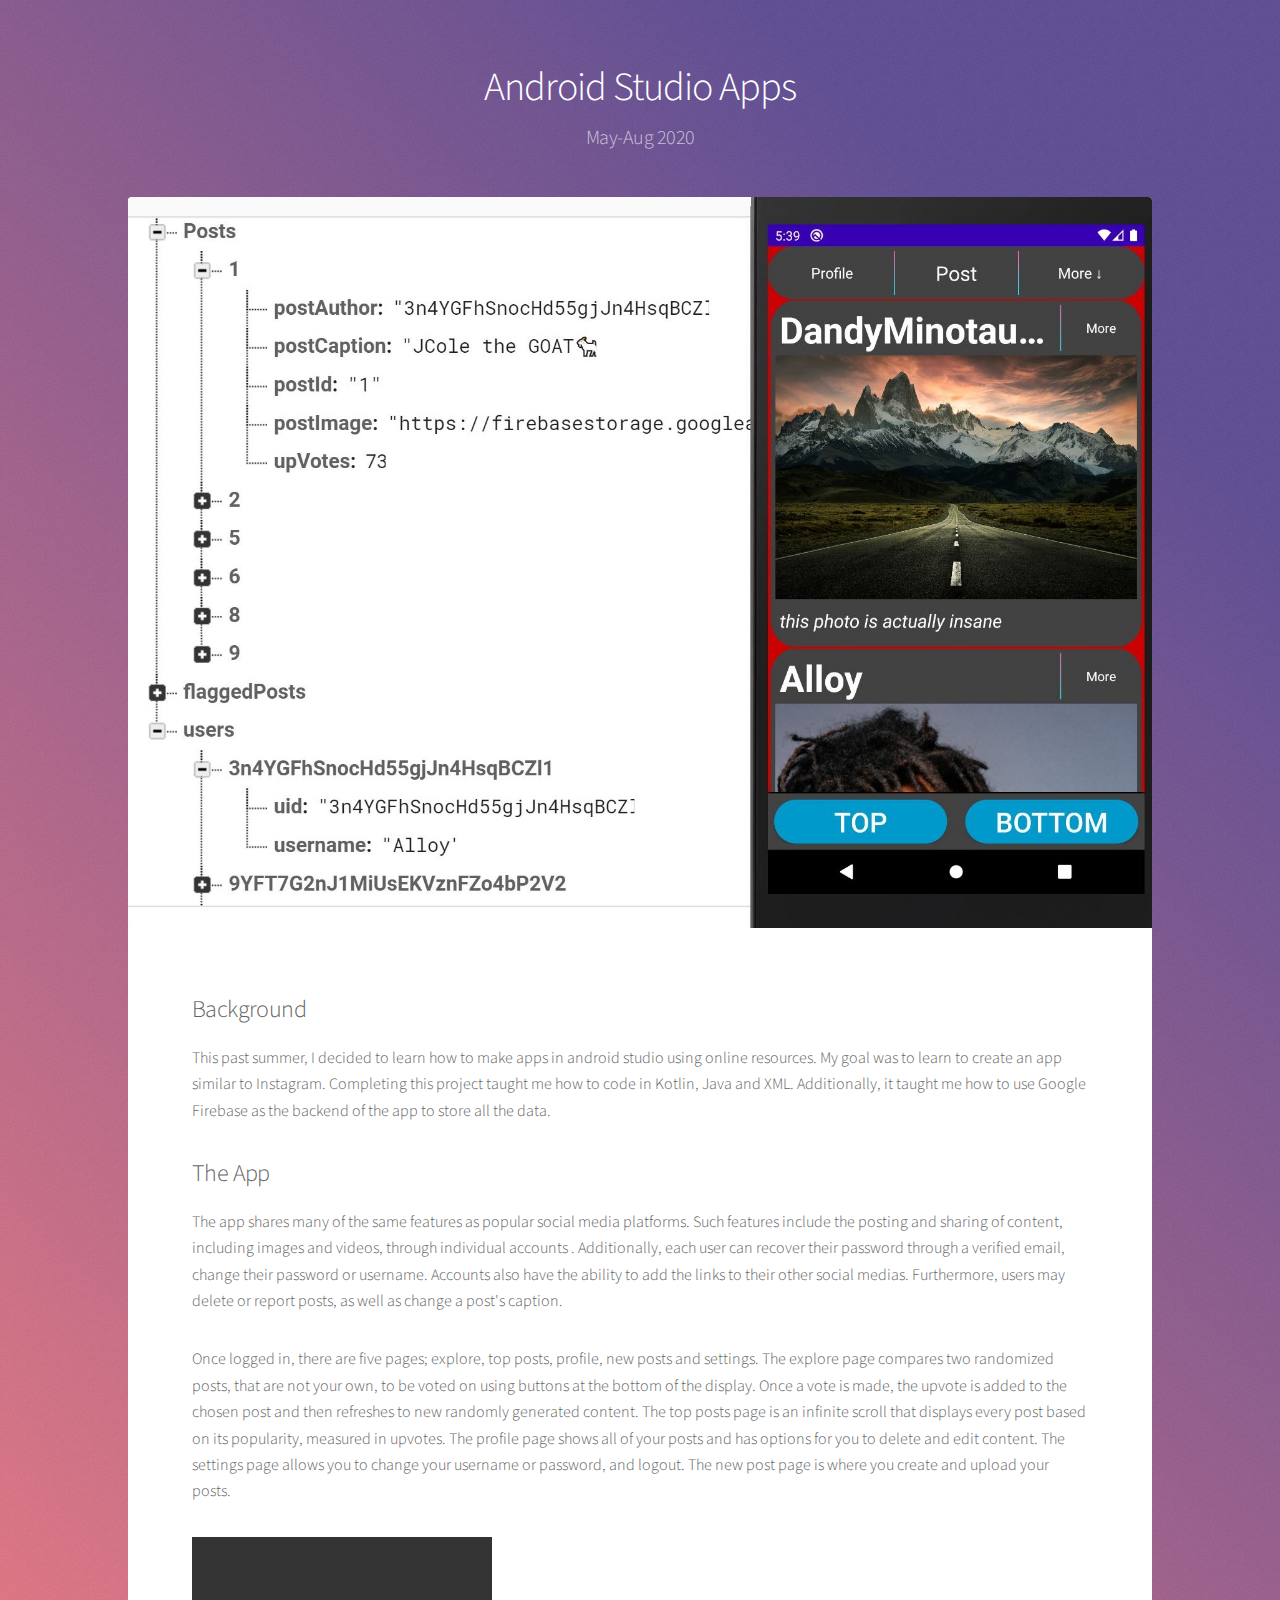
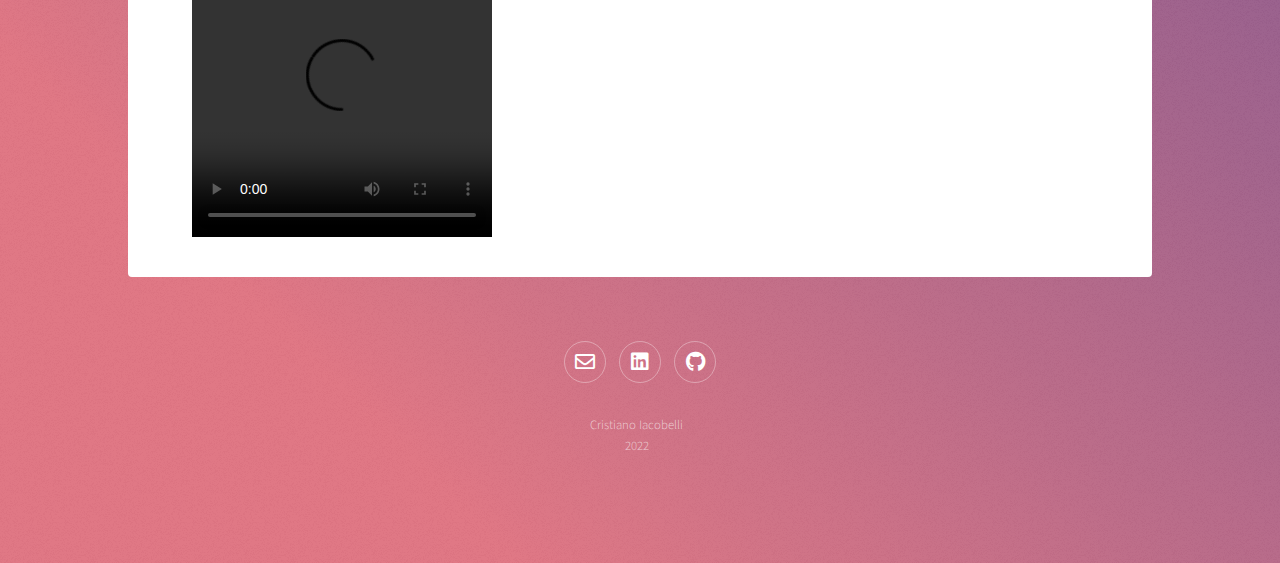
==== commit fe6396ab: "Updated for 2022 summer" ====
--- a/AndroidStudioApps.html
+++ b/AndroidStudioApps.html
@@ -57,7 +57,7 @@
 							<li><a href="https://linkedin.com/in/cristiano-iacobelli-222838182" class="icon brands fa-linkedin alt"><span class="label">GitHub</span></a></li>
 							<li><a href="https://github.com/cjiacobelli" class="icon brands fa-github alt"><span class="label">GitHub</span></a></li>
 						</ul>						
-						<p class="copyright"> Cristiano Iacobelli<br />2021</p>
+						<p class="copyright"> Cristiano Iacobelli<br />2022</p>
 					</footer>
 			</div>
 
